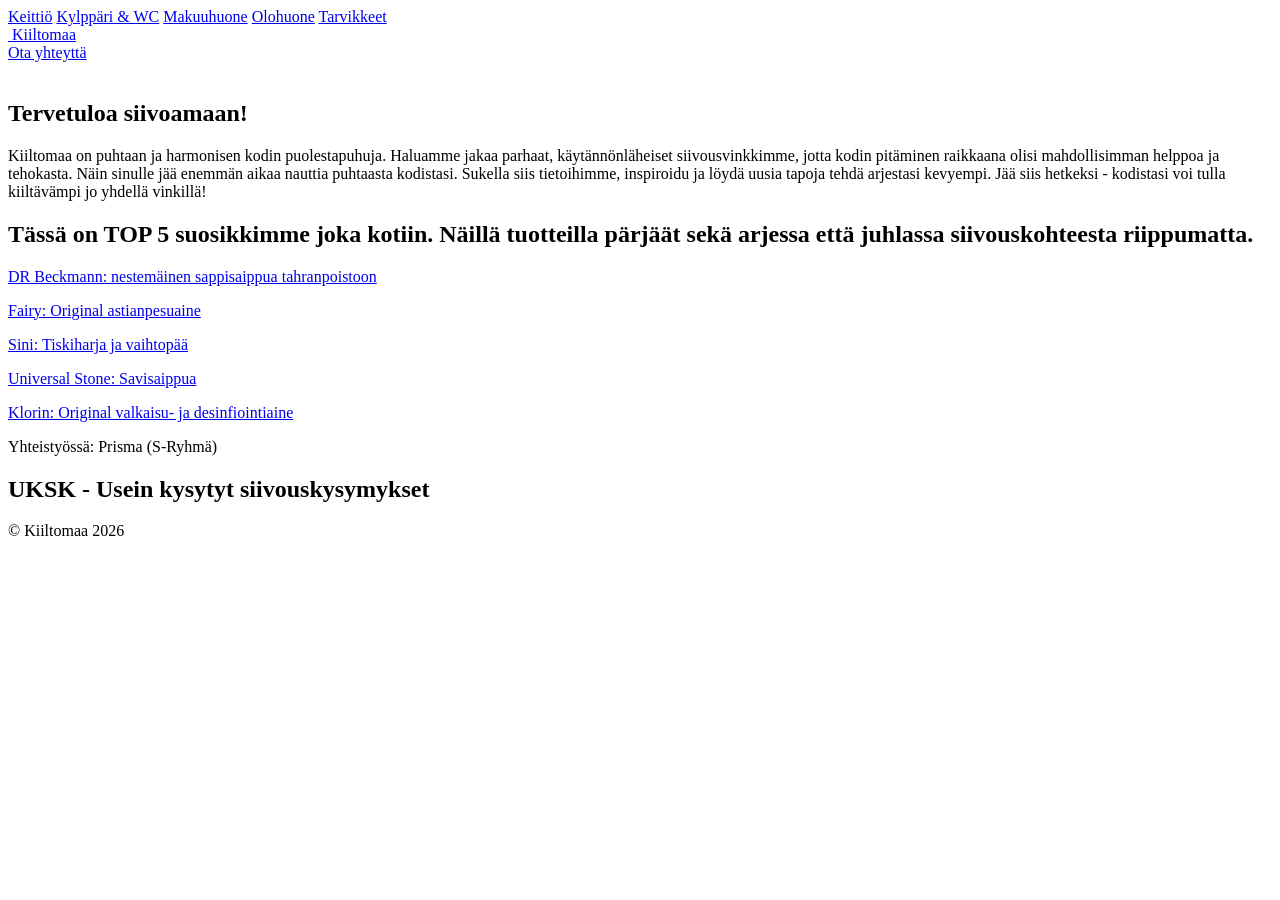
==== index.html @ beee5924 "Alkuversio" ====
<!DOCTYPE html>
<html lang="fi">
<head>
    <meta charset="UTF-8">
    <meta name="viewport" content="width=device-width, initial-scale=1.0">
    <meta name="description" content="Sivusto antaa siivousvinkkejä kotitalouksile">
    <title>Kiiltomaa</title>
    <link rel="stylesheet" href="css/style.css">
</head>
<body>
    <!--HEADER-NAVIGAATIO-->
    <header class="header">

        <!--vasen navigaatio-->
        <nav class="navi-left"> 
            <a href="keittio.html">Keittiö</a>
            <a href="kylppari.html">Kylppäri & WC</a>
            <a href="makuuhuone.html">Makuuhuone</a>
            <a href="olohuone.html">Olohuone</a>
            <a href="tarvikkeet.html">Tarvikkeet</a>
        </nav>

        <!--sivuston logo keskelle-->
         <a href="index.html" class="site-title">
            <img src="" alt="" class="site-logo">
            Kiiltomaa
         </a>

         <!--oikea navigaatio-->
         <nav class="navi-right">
            <a href="yhteydenotto.html">Ota yhteyttä</a>
         </nav>
    </header>

    <!--PÄÄSISÄLTÖ-->
    <main>
        <!--HERO-->
        <section class="hero">
            <img src="">
            <h1 class="hero-text">Tervetuloa siivoamaan!</h1>
        </section>

        <!--ESITTELYALUE-->
        <section class="esittelyalue">
            <div>
                Kiiltomaa on puhtaan ja harmonisen kodin puolestapuhuja. Haluamme jakaa parhaat, käytännönläheiset siivousvinkkimme, jotta kodin pitäminen raikkaana olisi mahdollisimman helppoa ja tehokasta. Näin sinulle jää enemmän aikaa nauttia puhtaasta kodistasi. Sukella siis tietoihimme, inspiroidu ja löydä uusia tapoja tehdä arjestasi kevyempi. Jää siis hetkeksi - kodistasi voi tulla kiiltävämpi jo yhdellä vinkillä!
            </div>
        </section>

        <!--TOP5 SUOSIKIT-->
        <section class="top5">
            <div>
                <h2>Tässä on TOP 5 suosikkimme joka kotiin. Näillä tuotteilla pärjäät sekä arjessa että juhlassa siivouskohteesta riippumatta.</h2>
            </div>
        <p><a link href="https://www.prisma.fi/tuotteet/100009600/dr-beckmann-500ml-sappisaippua-tahranpoistoon-100009600">DR Beckmann: nestemäinen sappisaippua tahranpoistoon</a></p>
        <p><a link href="https://www.prisma.fi/tuotteet/100014402/fairy-900ml-original-astianpesuaine-100014402">Fairy: Original astianpesuaine</a></p>
        <p><a link href="https://www.s-kaupat.fi/tuote/sini-vaihtopaasetti/6423800395567">Sini: Tiskiharja ja vaihtopää</a></p>
        <p><a link href="https://www.prisma.fi/tuotteet/100006083/universal-stone-650g-savisaippua-100006083">Universal Stone: Savisaippua</a></p>
        <p><a link href="https://www.s-kaupat.fi/tuote/klorin-original-valkaisu-ja-desinfiointiaine-750-ml/5700101311108">Klorin: Original valkaisu- ja desinfiointiaine</a></p>

        <p>Yhteistyössä: Prisma (S-Ryhmä)</p>
        </section>

        <!--UKK SIIVOUSVINKIT-->
        <section class="vinkkiosio">
            <div class="vinkit">
                <h2>UKSK - Usein kysytyt siivouskysymykset</h2>

            </div>
        </section>

    </main>

    <!--FOOTER-->
    <footer>
        <div class="footer-center">
            © Kiiltomaa 2026
        </div>
    </footer>
    
</body>
</html>
---- css/style.css ----
/*YLEISET ASETUKSET*/
/*HEADER*/
/*NAVIGAATIO*/
/*HERO*/
/*ESITTELYALUE*/
/*TOP5 SUOSIKIT*/
/*UKK SIIVOUSINKIT*/
/*FOOTER*/
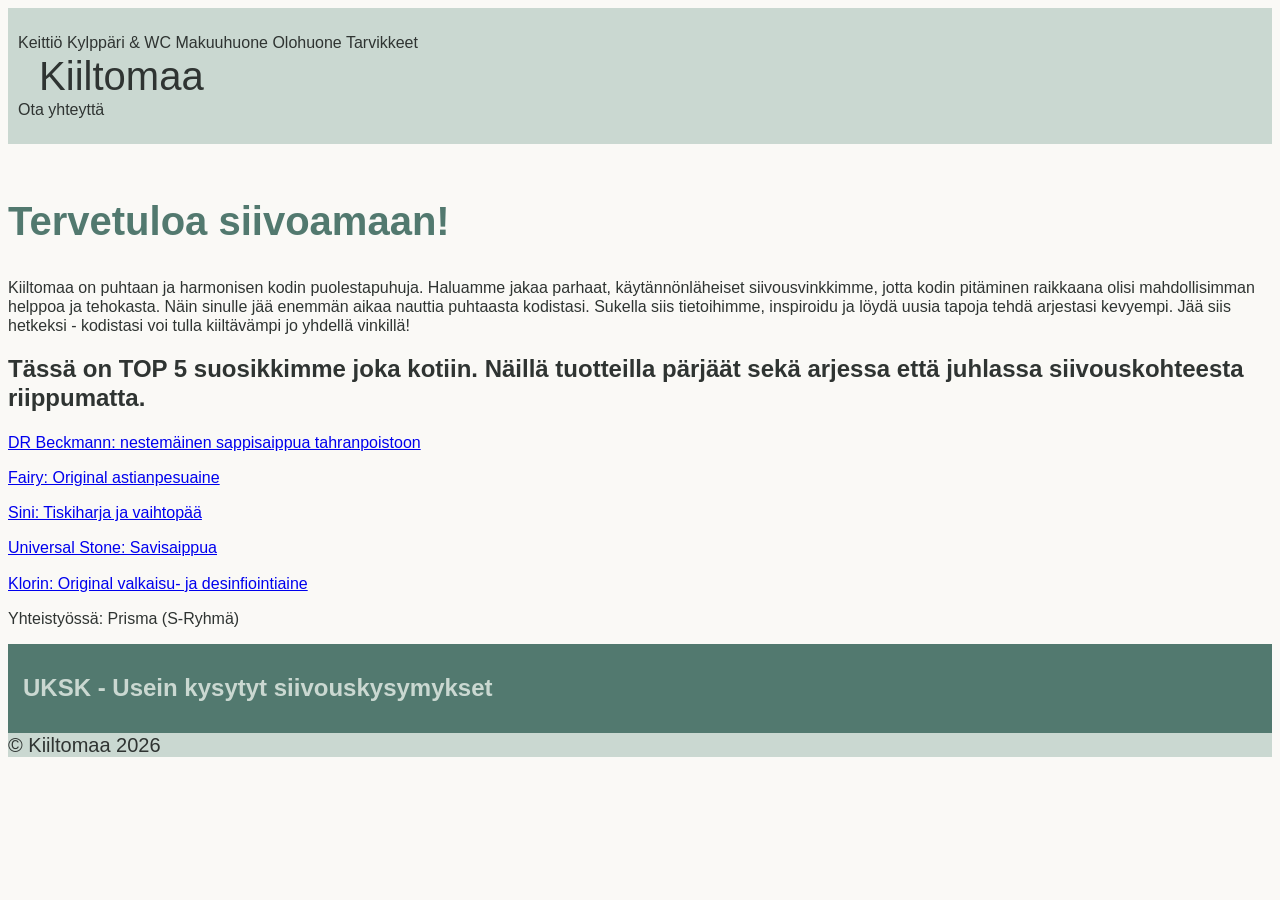
==== commit 88b0284d: "varimaailman hahmottelua" ====
--- a/index.html
+++ b/index.html
@@ -73,7 +73,7 @@
 
     <!--FOOTER-->
     <footer>
-        <div class="footer-center">
+        <div class="footterilogo">
             © Kiiltomaa 2026
         </div>
     </footer>
--- a/css/style.css
+++ b/css/style.css
@@ -1,8 +1,70 @@
 /*YLEISET ASETUKSET*/
+
+body {
+    background-color: #FAF9F6;
+    color: #2F3432; /*toistaiseksi, poistetaan ehkä sivun edetessä*/
+    font-family:Verdana, Geneva, Tahoma, sans-serif;
+    font-size: 16px;
+    line-height: 1.2;
+}
+
+h1 {
+    font-family: 'Lucida Sans', 'Lucida Sans Regular', 'Lucida Grande', 'Lucida Sans Unicode', Geneva, Verdana, sans-serif;
+    font-size: 2.5rem;
+}
+
+h2 {
+    font-family: 'Lucida Sans', 'Lucida Sans Regular', 'Lucida Grande', 'Lucida Sans Unicode', Geneva, Verdana, sans-serif;
+    font-size: 1.5rem;
+}
+
+h3 {
+    font-family: 'Lucida Sans', 'Lucida Sans Regular', 'Lucida Grande', 'Lucida Sans Unicode', Geneva, Verdana, sans-serif;
+    font-size: 1.0rem;
+}
+
 /*HEADER*/
+header {
+    background-color: #CAD8D1;
+    padding: 25px 10px
+}
 /*NAVIGAATIO*/
+
+nav a {
+    text-decoration: none;
+    color: #2F3432;
+}
+
+nav a:hover {
+    text-decoration: underline;
+    color: #52796F;
+}
+
+.site-title {
+    text-decoration: none;
+    font-size: 40px;
+    color: #2F3432;
+    margin: 0px 10px
+}
+
 /*HERO*/
+.hero-text{
+    color: #52796F;
+}
+
 /*ESITTELYALUE*/
+
 /*TOP5 SUOSIKIT*/
+
 /*UKK SIIVOUSINKIT*/
-/*FOOTER*/+.vinkit {
+    background-color: #52796F;
+    color: #CAD8D1;
+    padding: 10px 15px;
+}
+
+/*FOOTER*/
+footer {
+    background-color: #CAD8D1;
+    font-size: 20px;
+}
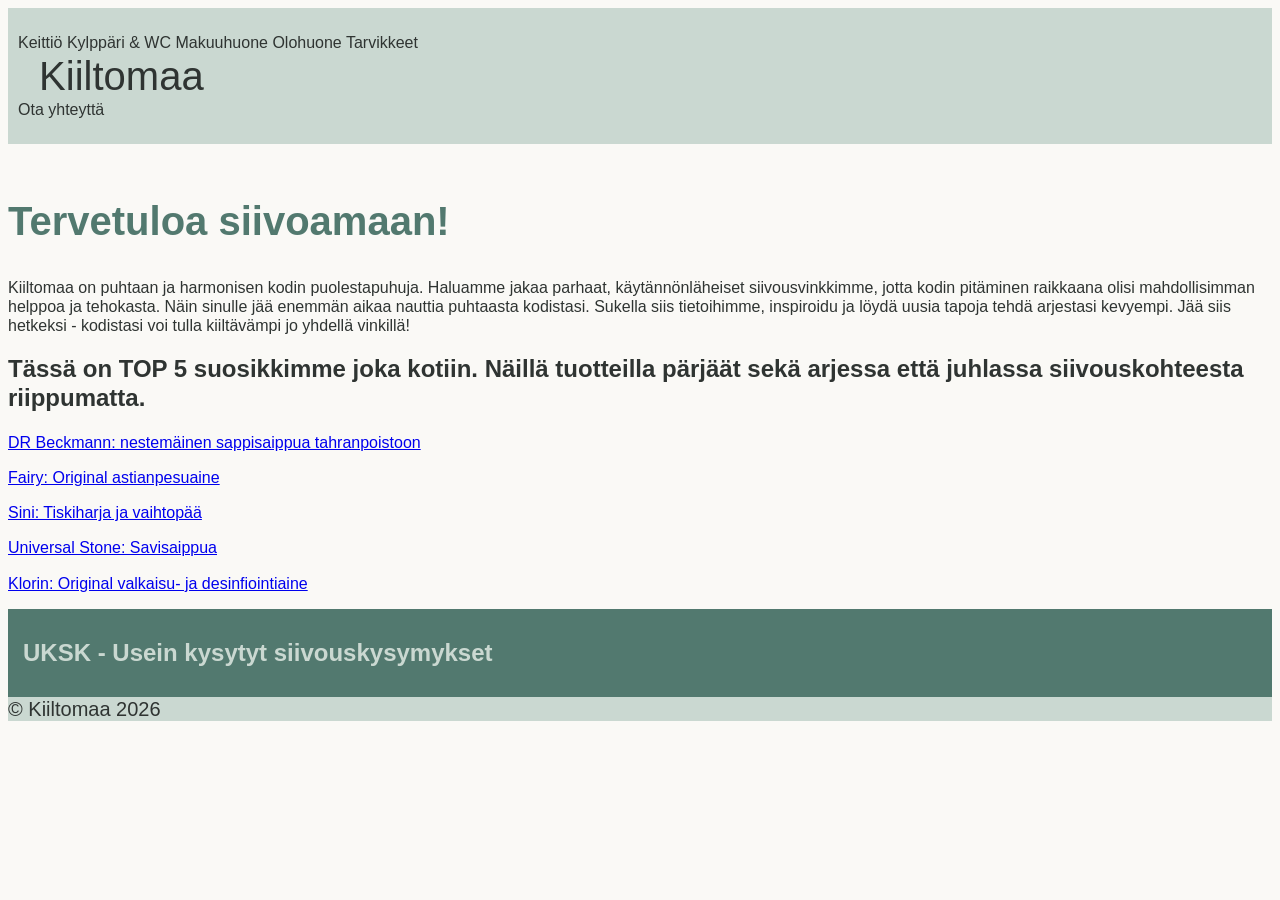
==== commit 8c4a8c1c: "suosikkien korjaus" ====
--- a/index.html
+++ b/index.html
@@ -58,7 +58,7 @@
         <p><a link href="https://www.prisma.fi/tuotteet/100006083/universal-stone-650g-savisaippua-100006083">Universal Stone: Savisaippua</a></p>
         <p><a link href="https://www.s-kaupat.fi/tuote/klorin-original-valkaisu-ja-desinfiointiaine-750-ml/5700101311108">Klorin: Original valkaisu- ja desinfiointiaine</a></p>
 
-        <p>Yhteistyössä: Prisma (S-Ryhmä)</p>
+        <p></p>
         </section>
 
         <!--UKK SIIVOUSVINKIT-->
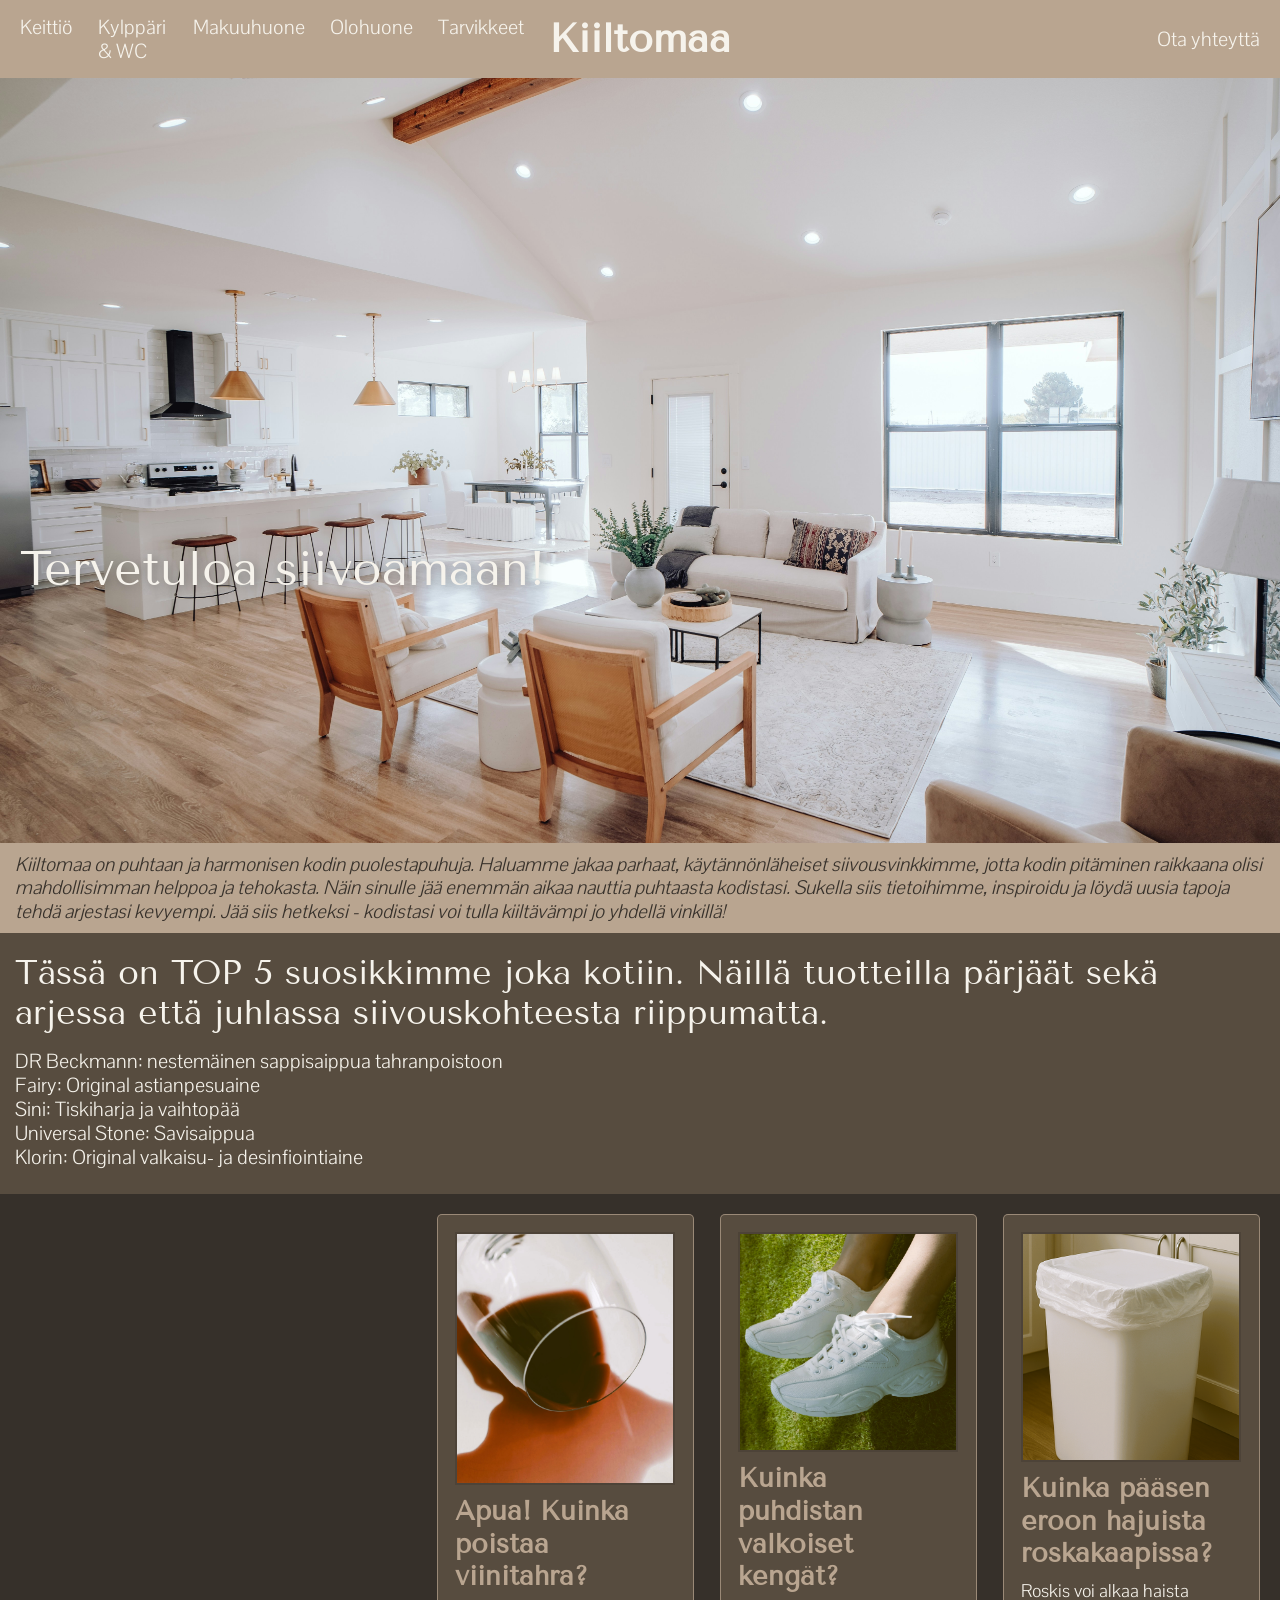
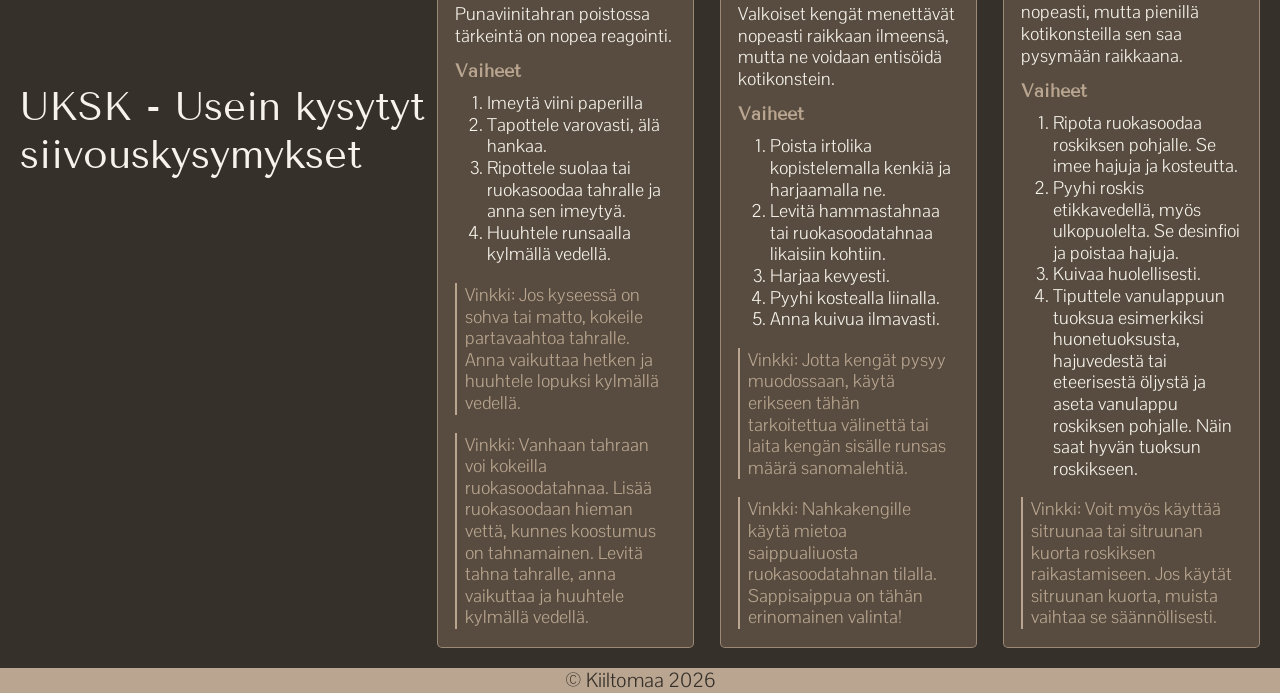
==== commit ccfd5e2c: "Lisattya sisaltoa ja cssaa" ====
--- a/index.html
+++ b/index.html
@@ -5,7 +5,18 @@
     <meta name="viewport" content="width=device-width, initial-scale=1.0">
     <meta name="description" content="Sivusto antaa siivousvinkkejä kotitalouksile">
     <title>Kiiltomaa</title>
+    <link rel="icon" type="image/png" href="media/logomusta.png">
     <link rel="stylesheet" href="css/style.css">
+
+    <!--GOOGLE FONT-->
+    <!--Tenor Sans-->
+    <link rel="preconnect" href="https://fonts.googleapis.com">
+    <link rel="preconnect" href="https://fonts.gstatic.com" crossorigin>
+    <link href="https://fonts.googleapis.com/css2?family=Tenor+Sans&display=swap" rel="stylesheet">
+    <!--Pontano Sans-->
+    <link rel="preconnect" href="https://fonts.googleapis.com">
+    <link rel="preconnect" href="https://fonts.gstatic.com" crossorigin>
+    <link href="https://fonts.googleapis.com/css2?family=Pontano+Sans:wght@300..700&family=Tenor+Sans&display=swap" rel="stylesheet">
 </head>
 <body>
     <!--HEADER-NAVIGAATIO-->
@@ -22,7 +33,6 @@
 
         <!--sivuston logo keskelle-->
          <a href="index.html" class="site-title">
-            <img src="" alt="" class="site-logo">
             Kiiltomaa
          </a>
 
@@ -36,7 +46,7 @@
     <main>
         <!--HERO-->
         <section class="hero">
-            <img src="">
+            <img src="media/siistikoti.jpg" alt="Kuva siististä kodista" class="hero-image">
             <h1 class="hero-text">Tervetuloa siivoamaan!</h1>
         </section>
 
@@ -52,23 +62,71 @@
             <div>
                 <h2>Tässä on TOP 5 suosikkimme joka kotiin. Näillä tuotteilla pärjäät sekä arjessa että juhlassa siivouskohteesta riippumatta.</h2>
             </div>
-        <p><a link href="https://www.prisma.fi/tuotteet/100009600/dr-beckmann-500ml-sappisaippua-tahranpoistoon-100009600">DR Beckmann: nestemäinen sappisaippua tahranpoistoon</a></p>
-        <p><a link href="https://www.prisma.fi/tuotteet/100014402/fairy-900ml-original-astianpesuaine-100014402">Fairy: Original astianpesuaine</a></p>
-        <p><a link href="https://www.s-kaupat.fi/tuote/sini-vaihtopaasetti/6423800395567">Sini: Tiskiharja ja vaihtopää</a></p>
-        <p><a link href="https://www.prisma.fi/tuotteet/100006083/universal-stone-650g-savisaippua-100006083">Universal Stone: Savisaippua</a></p>
-        <p><a link href="https://www.s-kaupat.fi/tuote/klorin-original-valkaisu-ja-desinfiointiaine-750-ml/5700101311108">Klorin: Original valkaisu- ja desinfiointiaine</a></p>
-
-        <p></p>
+            <div class="top5linkit">
+                <p><a link href="https://www.prisma.fi/tuotteet/100009600/dr-beckmann-500ml-sappisaippua-tahranpoistoon-100009600">DR Beckmann: nestemäinen sappisaippua tahranpoistoon</a></p>
+                <p><a link href="https://www.prisma.fi/tuotteet/100014402/fairy-900ml-original-astianpesuaine-100014402">Fairy: Original astianpesuaine</a></p>
+                <p><a link href="https://www.s-kaupat.fi/tuote/sini-vaihtopaasetti/6423800395567">Sini: Tiskiharja ja vaihtopää</a></p>
+                <p><a link href="https://www.prisma.fi/tuotteet/100006083/universal-stone-650g-savisaippua-100006083">Universal Stone: Savisaippua</a></p>
+                <p><a link href="https://www.s-kaupat.fi/tuote/klorin-original-valkaisu-ja-desinfiointiaine-750-ml/5700101311108">Klorin: Original valkaisu- ja desinfiointiaine</a></p>
+            </div>
         </section>
 
         <!--UKK SIIVOUSVINKIT-->
         <section class="vinkkiosio">
-            <div class="vinkit">
-                <h2>UKSK - Usein kysytyt siivouskysymykset</h2>
+            <div class="vinkkicontainer">
+                <h2 class="vinkkiotsikko">UKSK - Usein kysytyt siivouskysymykset</h2>
+                <div class="articles">
+                    <!--Viinitahran poisto-->
+                    <article class="cards">
+                        <img src="media/viini.jpg" alt="Kaatunut viinilasi ja punaviinitahra">
+                        <h3>Apua! Kuinka poistaa viinitahra?</h3>
+                        <p>Punaviinitahran poistossa tärkeintä on nopea reagointi.</p>
 
+                        <h4>Vaiheet</h4>
+                        <ol>
+                            <li>Imeytä viini paperilla</li>
+                            <li>Tapottele varovasti, älä hankaa.</li>
+                            <li>Ripottele suolaa tai ruokasoodaa tahralle ja anna sen imeytyä.</li>
+                            <li>Huuhtele runsaalla kylmällä vedellä.</li>
+                        </ol>
+                        <p class="lisavinkit">Vinkki: Jos kyseessä on sohva tai matto, kokeile partavaahtoa tahralle. Anna vaikuttaa hetken ja huuhtele lopuksi kylmällä vedellä.</p>
+                        <p class="lisavinkit">Vinkki: Vanhaan tahraan voi kokeilla ruokasoodatahnaa. Lisää ruokasoodaan hieman vettä, kunnes koostumus on tahnamainen. Levitä tahna tahralle, anna vaikuttaa ja huuhtele kylmällä vedellä.</p>
+                    </article>
+
+                    <!--Valkoisten kenkien puhdistus-->
+                    <article class="cards">
+                        <img src="media/valkoisetkengat.jpg" alt="Valkoiset kengät">
+                        <h3>Kuinka puhdistan valkoiset kengät?</h3>
+                        <p>Valkoiset kengät menettävät nopeasti raikkaan ilmeensä, mutta ne voidaan entisöidä kotikonstein.</p>
+                        <h4>Vaiheet</h4>
+                        <ol>
+                            <li>Poista irtolika kopistelemalla kenkiä ja harjaamalla ne.</li>
+                            <li>Levitä hammastahnaa tai ruokasoodatahnaa likaisiin kohtiin.</li>
+                            <li>Harjaa kevyesti.</li>
+                            <li>Pyyhi kostealla liinalla.</li>
+                            <li>Anna kuivua ilmavasti.</li>
+                        </ol>
+                        <p class="lisavinkit">Vinkki: Jotta kengät pysyy muodossaan, käytä erikseen tähän tarkoitettua välinettä tai laita kengän sisälle runsas määrä sanomalehtiä.</p>
+                        <p class="lisavinkit">Vinkki: Nahkakengille käytä mietoa saippualiuosta ruokasoodatahnan tilalla. Sappisaippua on tähän erinomainen valinta!</p>
+                    </article>
+
+                    <!--Roskakorin raikastaminen-->
+                    <article class="cards">
+                        <img src="media/roskis.png" alt="Keittiön roskakori">
+                        <h3>Kuinka pääsen eroon hajuista roskakaapissa?</h3>
+                        <p>Roskis voi alkaa haista nopeasti, mutta pienillä kotikonsteilla sen saa pysymään raikkaana.</p>
+                        <h4>Vaiheet</h4>
+                        <ol>
+                            <li>Ripota ruokasoodaa roskiksen pohjalle. Se imee hajuja ja kosteutta.</li>
+                            <li>Pyyhi roskis etikkavedellä, myös ulkopuolelta. Se desinfioi ja poistaa hajuja.</li>
+                            <li>Kuivaa huolellisesti.</li>
+                            <li>Tiputtele vanulappuun tuoksua esimerkiksi huonetuoksusta, hajuvedestä tai eteerisestä öljystä ja aseta vanulappu roskiksen pohjalle. Näin saat hyvän tuoksun roskikseen.</li>
+                        </ol>
+                        <p class="lisavinkit">Vinkki: Voit myös käyttää sitruunaa tai sitruunan kuorta roskiksen raikastamiseen. Jos käytät sitruunan kuorta, muista vaihtaa se säännöllisesti.</p>
+                    </article>
+                </div>
             </div>
         </section>
-
     </main>
 
     <!--FOOTER-->
--- a/css/style.css
+++ b/css/style.css
@@ -1,70 +1,375 @@
-/*YLEISET ASETUKSET*/
+/*YLEISET ASETUKSET, KÄYTETÄÄN JOKA SIVULLA*/
+* {
+    margin: 0;
+    padding: 0;
+    box-sizing: border-box;
+}
+
+html, body {
+    height: 100%;
+}
 
 body {
-    background-color: #FAF9F6;
-    color: #2F3432; /*toistaiseksi, poistetaan ehkä sivun edetessä*/
-    font-family:Verdana, Geneva, Tahoma, sans-serif;
-    font-size: 16px;
+    background-color: #B9A590;
+    color: #36302A;
+    display: flex;
+    flex-direction: column;
+    /*Fonttiasetukset*/
+    font-family: "Pontano sans", sans-serif;
+    font-optical-sizing: auto;
+    font-size: 20px;
+    font-weight: lighter;
+    font-style: normal;
     line-height: 1.2;
 }
 
+main {
+    display: flex;
+    flex: 1;
+    flex-direction: column;
+}
+
 h1 {
-    font-family: 'Lucida Sans', 'Lucida Sans Regular', 'Lucida Grande', 'Lucida Sans Unicode', Geneva, Verdana, sans-serif;
+    font-family: "Tenor sans", sans-serif;
+    font-weight: 400;
+    font-style: normal;
     font-size: 2.5rem;
 }
 
 h2 {
-    font-family: 'Lucida Sans', 'Lucida Sans Regular', 'Lucida Grande', 'Lucida Sans Unicode', Geneva, Verdana, sans-serif;
-    font-size: 1.5rem;
+    font-family: "Tenor sans", sans-serif;
+    font-weight: 400;
+    font-style: normal;
+    font-size: 2.1rem;
 }
 
 h3 {
-    font-family: 'Lucida Sans', 'Lucida Sans Regular', 'Lucida Grande', 'Lucida Sans Unicode', Geneva, Verdana, sans-serif;
-    font-size: 1.0rem;
-}
+    font-family: "Tenor sans", sans-serif;
+    font-weight: 400;
+    font-style: normal;
+    font-size: 1.7rem;
+}
+
+h4 {
+    font-family: "Tenor sans", sans-serif;
+    font-size: 1.rem;
+    font-weight: 400;
+    font-style: normal;
+}
+
 
 /*HEADER*/
+
 header {
-    background-color: #CAD8D1;
-    padding: 25px 10px
-}
+    display: grid;
+    grid-template-columns: 1fr auto 1fr;
+    align-items: center;
+    justify-content: space-between;
+    align-items: center;
+    width: 100%;
+    gap: 5px;
+    background-color: #B9A590;
+    padding: 15px 10px;
+    color: #F6F3EC;
+}
+
 /*NAVIGAATIO*/
 
+.navi-left {
+    justify-self: start;
+    display: flex;
+    gap: 5px;
+}
+
+.navi-right {
+    justify-self: end;
+    display: flex;
+    gap: 5px;
+}
+
 nav a {
     text-decoration: none;
-    color: #2F3432;
+    color: #F6F3EC;
+    font-size: 20px;
+    margin: 0px 10px;
 }
 
 nav a:hover {
     text-decoration: underline;
-    color: #52796F;
+    color: #574C3F;
+    font-size: 20px;
 }
 
 .site-title {
-    text-decoration: none;
+    display: flex;
+    align-items: baseline;
+    justify-self: center;
+    text-decoration: none;
+    font-family: "Tenor sans", sans-serif;
     font-size: 40px;
-    color: #2F3432;
+    font-weight: bold;
+    color: #F6F3EC;
     margin: 0px 10px
 }
 
+/*INTRO*/
+/*Introa  käytetään useammalla sivulla*/
+.intro {
+    display: flex;
+    min-height: 500px;
+    gap: 50px;
+}
+
+.intro-text {
+    flex: 1;
+    display: flex;
+    flex-direction: column;
+    justify-content: center;
+    padding: 50px;
+}
+
+.intro-text h1 {
+    font-size: 4rem;
+    margin-bottom: 25px;
+}
+
+.intro-text p {
+    font-size: 1.2rem;
+    font-style: italic;
+    line-height: 1.6;
+    max-width: 530px;
+}
+
+.intro-image {
+    flex: 1;
+    display: flex;
+    justify-content: center;
+    align-items: center;
+}
+
+.intro-image img {
+    width: 80%;
+    height: 80%;
+    object-fit: cover;
+    
+}
+
+/*TUOTEKORTIT*/
+.tuotteet {
+    background-color: #F6F3EC;
+    padding: 70px 50px;
+    text-align: center;
+}
+
+.tuotteet h2 {
+    color:#36302A
+}
+
+.tuotekortit {
+    display: flex;
+    justify-content: center;
+    gap: 70px;
+    margin-top: 50px;
+}
+
+.tuotekortti {
+    display: flex;
+    flex-direction: column;
+    align-items: center;
+    width: 400px;
+    text-decoration: none;
+}
+
+.tuotekortti img {
+    width: 380px;
+    height: 380px;
+    object-fit: cover;
+    border-radius: 50%;
+}
+
+.tuotekortti p {
+    margin-top: 20px;
+    font-size: 1.3rem;
+    font-weight: 600;
+    text-decoration: none;
+    color: #574C3F;
+
+}
+
+.tuotekortti:hover p {
+    color:#B9A590;
+    text-decoration: underline;
+}
+
+
+/*FOOTER*/
+
+footer {
+    background-color: #B9A590;
+    font-size: 20px;
+    display: flex;
+    justify-content: center;
+    align-items: center;
+
+}
+
+/*TÄSTÄ ALKAA SIVUKOHTAISET ASETUKSET*/
+
+/*---------INDEX-ETUSIVU----------*/
+
 /*HERO*/
+
+.hero {
+    width: 100%;
+    height: 85vh;
+    overflow: hidden;
+}
+
+.hero-image {
+    width: 100%;
+    height: 85vh;
+    object-fit: cover;
+    object-position: center;
+
+}
+
 .hero-text{
-    color: #52796F;
+    position: absolute;
+    top: 60%;
+    left: 20px;
+    color: #F6F3EC;
+    font-size: 3rem;
+    text-shadow: 2px 2px 10px rgba(66, 63, 58, 0.5);
 }
 
 /*ESITTELYALUE*/
 
+.esittelyalue {
+    display: flex;
+    justify-content: center;
+    align-items: center;
+    background-color: #B9A590;
+    min-height: 10vh;
+    height: auto;
+    padding: 0px 15px;
+    font-size: 1.2rem;
+    font-style: italic;
+}
+
 /*TOP5 SUOSIKIT*/
 
+.top5 {
+    background-color: #574C3F;
+    color: #F6F3EC;
+    padding: 20px 15px 10px;
+}
+.top5linkit {
+    padding: 15px 0px 15px 0px ;
+}
+
+.top5 a {
+    text-decoration: none;
+    color: #F6F3EC;
+}
+
+.top5 a:hover {
+    text-decoration: underline;
+    color: #B9A590;
+}
+
 /*UKK SIIVOUSINKIT*/
-.vinkit {
-    background-color: #52796F;
-    color: #CAD8D1;
-    padding: 10px 15px;
-}
-
-/*FOOTER*/
-footer {
-    background-color: #CAD8D1;
-    font-size: 20px;
-}+.vinkkiosio {
+    background-color: #36302A;
+    display: flex;
+    flex-direction: row;
+    flex-flow: wrap;
+}
+
+.vinkkicontainer {
+    background-color: #36302A;
+    color: #F6F3EC;
+    padding: 20px 20px;
+    display: grid;
+    grid-template-columns: 1fr 2fr;
+    gap: 5px;
+    width: 100%;
+    box-sizing: border-box;
+
+}
+
+@media (max-width: 800px) {
+    .vinkkicontainer {
+        grid-template-columns: 1fr;
+    }
+}
+
+.vinkkiotsikko {
+    display: flex;
+    justify-content: center;
+    align-items: center;
+    color: #F6F3EC;
+    font-size: 2.5rem;
+    margin: 0;
+}
+
+.articles {
+    display: grid;
+    grid-template-columns: repeat(auto-fit, minmax(200px,1fr));
+    gap: 1.6rem;
+    min-width: 0;
+    width: 100%;
+}
+
+.cards {
+    color: #F6F3EC;
+    font-size: 18px;
+    height: auto;
+    width: 100%;
+    min-width: 0;
+    background-color: #574C3F;
+    padding: 1.1rem;
+    box-sizing: border-box;
+    border-radius: 5px;
+    border: 1px solid #b9a590af;
+    box-shadow: 2px #24201c4f;
+    display: flex;
+    flex-direction: column;
+    gap: 10px;
+}
+
+.cards h3 {
+    color:#B9A590;
+    font-weight: bold;
+}
+
+.cards img {
+    display: block;
+    width: 100%;
+    height: 40%;
+    object-fit: cover;
+    object-position: center 10%;
+    border-radius: 0px;
+    border: 2px solid #36302a4d;
+    box-shadow: 2px #36302A;
+}
+
+.cards h4 {
+    font-size: 1.1rem;
+    color: #B9A590;
+    font-weight: bold;
+    margin-top: 5px;
+}
+
+.cards ol {
+    padding-left: 2rem;
+}
+
+
+.lisavinkit {
+    margin-top: 8px;
+    color: #B9A590;
+    grid-template-columns: 1fr;
+    padding: 1px 8px;
+    border-left: 2px solid #B9A590;
+}
+
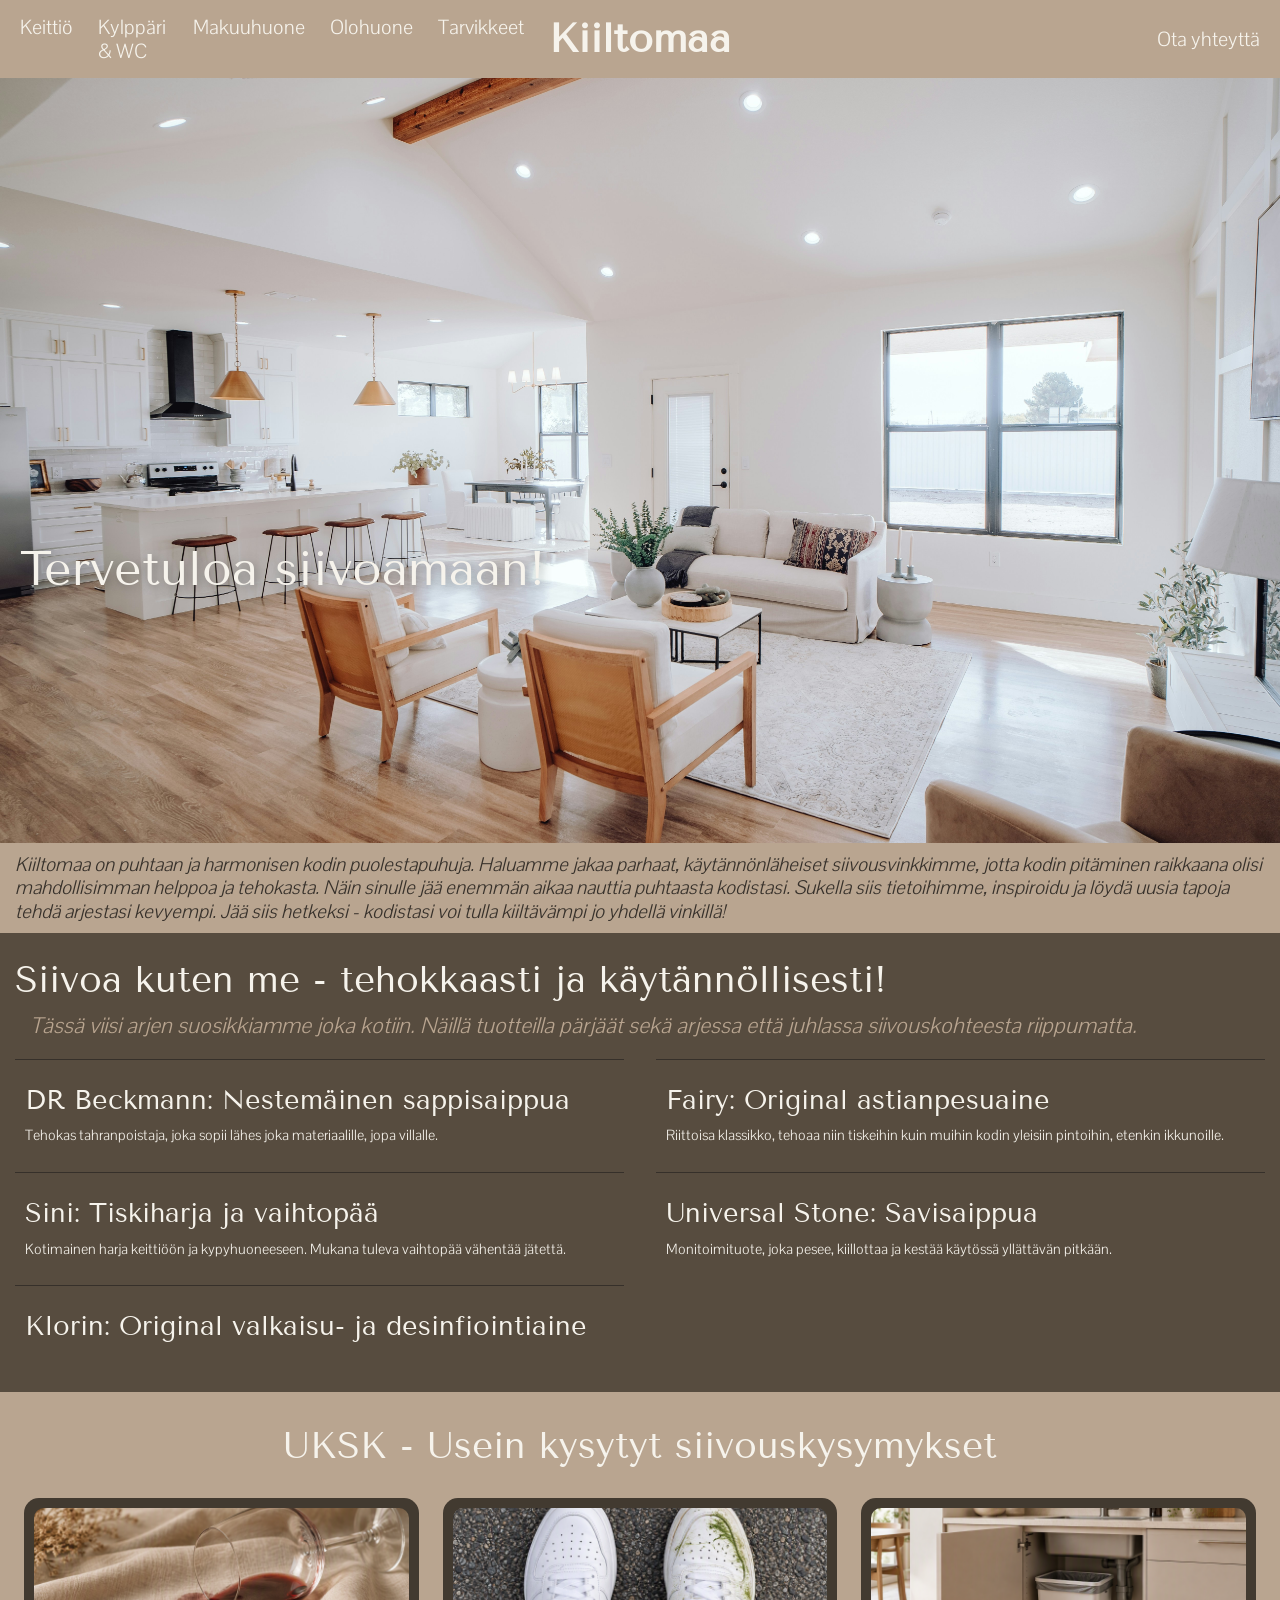
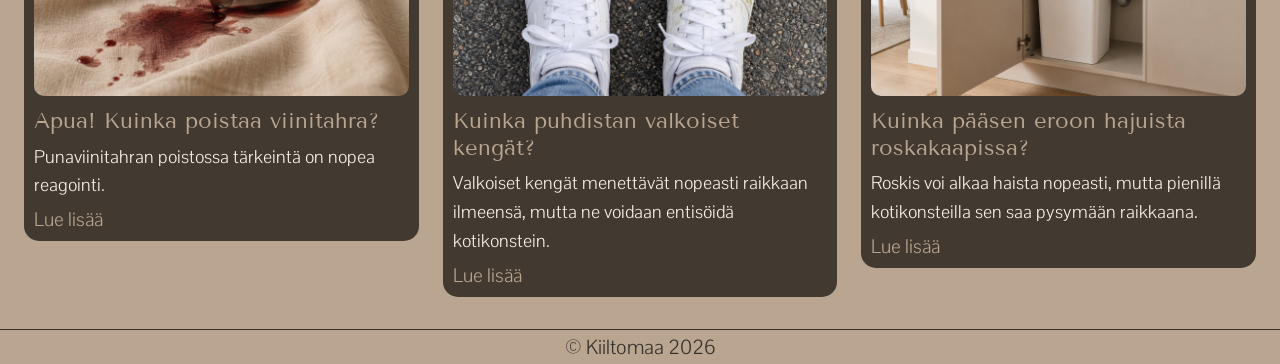
==== commit 36c99737: "Useita muutoksia Lisätty jokaiselle sivuille oma title Etusivu: top5 uusi asettelu, uksk uusi asette" ====
--- a/index.html
+++ b/index.html
@@ -59,15 +59,56 @@
 
         <!--TOP5 SUOSIKIT-->
         <section class="top5">
-            <div>
-                <h2>Tässä on TOP 5 suosikkimme joka kotiin. Näillä tuotteilla pärjäät sekä arjessa että juhlassa siivouskohteesta riippumatta.</h2>
+            <div class="top5esittely">
+                <h2>Siivoa kuten me - tehokkaasti ja käytännöllisesti! </h2>
+                    <p>Tässä viisi arjen suosikkiamme joka kotiin. Näillä tuotteilla pärjäät sekä arjessa että juhlassa siivouskohteesta riippumatta.</p>
             </div>
             <div class="top5linkit">
-                <p><a link href="https://www.prisma.fi/tuotteet/100009600/dr-beckmann-500ml-sappisaippua-tahranpoistoon-100009600">DR Beckmann: nestemäinen sappisaippua tahranpoistoon</a></p>
-                <p><a link href="https://www.prisma.fi/tuotteet/100014402/fairy-900ml-original-astianpesuaine-100014402">Fairy: Original astianpesuaine</a></p>
-                <p><a link href="https://www.s-kaupat.fi/tuote/sini-vaihtopaasetti/6423800395567">Sini: Tiskiharja ja vaihtopää</a></p>
-                <p><a link href="https://www.prisma.fi/tuotteet/100006083/universal-stone-650g-savisaippua-100006083">Universal Stone: Savisaippua</a></p>
-                <p><a link href="https://www.s-kaupat.fi/tuote/klorin-original-valkaisu-ja-desinfiointiaine-750-ml/5700101311108">Klorin: Original valkaisu- ja desinfiointiaine</a></p>
+
+                <a href="https://www.prisma.fi/tuotteet/100009600/dr-beckmann-500ml-sappisaippua-tahranpoistoon-100009600" class="top5linkkiblokki">
+                    <article class="top5tuote">
+                        <div class="top5tuoteinfo">
+                            <h3>DR Beckmann: Nestemäinen sappisaippua</h3>
+                            <p> Tehokas tahranpoistaja, joka sopii lähes joka materiaalille, jopa villalle. </p>
+                        </div>         
+                    </article>
+                </a>
+                
+                <a href="https://www.prisma.fi/tuotteet/100014402/fairy-900ml-original-astianpesuaine-100014402" class="top5linkkiblokki">
+                    <article class="top5tuote">
+                        <div class="top5tuoteinfo">
+                            <h3>Fairy: Original astianpesuaine</h3>
+                            <p>Riittoisa klassikko, tehoaa niin tiskeihin kuin muihin kodin yleisiin pintoihin, etenkin ikkunoille. </p>
+                                
+                </article>
+                </a>
+ 
+                <a href="https://www.s-kaupat.fi/tuote/sini-vaihtopaasetti/6423800395567" class="top5linkkiblokki">
+                    <article class="top5tuote">
+                        <div class="top5tuoteinfo">
+                            <h3>Sini: Tiskiharja ja vaihtopää</h3>
+                            <p>Kotimainen harja keittiöön ja kypyhuoneeseen. Mukana tuleva vaihtopää vähentää jätettä.</p>
+                        </div>    
+                    </article>
+                </a>
+
+                <a href="https://www.prisma.fi/tuotteet/100006083/universal-stone-650g-savisaippua-100006083" class="top5linkkiblokki">
+                    <article class="top5tuote">
+                        <div class="top5tuoteinfo">
+                            <h3>Universal Stone: Savisaippua </h3>
+                            <p>Monitoimituote, joka pesee, kiillottaa ja kestää käytössä yllättävän pitkään.</p>
+                        </div>     
+                    </article>
+                </a>
+                
+                <a href="https://www.s-kaupat.fi/tuote/klorin-original-valkaisu-ja-desinfiointiaine-750-ml/5700101311108" class="top5linkkiblokki">
+                    <article class="top5tuote">
+                        <div class="top5tuoteinfo">
+                            <h3>Klorin: Original valkaisu- ja desinfiointiaine</h3>
+                            <p></p>
+                        </div>       
+                    </article>
+                </a>
             </div>
         </section>
 
@@ -76,53 +117,66 @@
             <div class="vinkkicontainer">
                 <h2 class="vinkkiotsikko">UKSK - Usein kysytyt siivouskysymykset</h2>
                 <div class="articles">
+
                     <!--Viinitahran poisto-->
                     <article class="cards">
-                        <img src="media/viini.jpg" alt="Kaatunut viinilasi ja punaviinitahra">
-                        <h3>Apua! Kuinka poistaa viinitahra?</h3>
-                        <p>Punaviinitahran poistossa tärkeintä on nopea reagointi.</p>
-
-                        <h4>Vaiheet</h4>
-                        <ol>
-                            <li>Imeytä viini paperilla</li>
-                            <li>Tapottele varovasti, älä hankaa.</li>
-                            <li>Ripottele suolaa tai ruokasoodaa tahralle ja anna sen imeytyä.</li>
-                            <li>Huuhtele runsaalla kylmällä vedellä.</li>
-                        </ol>
-                        <p class="lisavinkit">Vinkki: Jos kyseessä on sohva tai matto, kokeile partavaahtoa tahralle. Anna vaikuttaa hetken ja huuhtele lopuksi kylmällä vedellä.</p>
-                        <p class="lisavinkit">Vinkki: Vanhaan tahraan voi kokeilla ruokasoodatahnaa. Lisää ruokasoodaan hieman vettä, kunnes koostumus on tahnamainen. Levitä tahna tahralle, anna vaikuttaa ja huuhtele kylmällä vedellä.</p>
+                        <img src="media/Kaatunuviinilasi.png" alt="Kaatunut viinilasi ja punaviinitahra">
+                        <details>
+                            <summary>
+                                <h3>Apua! Kuinka poistaa viinitahra?</h3>
+                                <p>Punaviinitahran poistossa tärkeintä on nopea reagointi.</p>
+                            </summary>
+                            <h4>Vaiheet</h4>
+                            <ol>
+                                <li>Imeytä viini paperilla</li>
+                                <li>Tapottele varovasti, älä hankaa.</li>
+                                <li>Ripottele suolaa tai ruokasoodaa tahralle ja anna sen imeytyä.</li>
+                                <li>Huuhtele runsaalla kylmällä vedellä.</li>
+                            </ol>
+                            <p class="lisavinkit">Vinkki: Jos kyseessä on sohva tai matto, kokeile partavaahtoa tahralle. Anna vaikuttaa hetken ja huuhtele lopuksi kylmällä vedellä.</p>
+                            <p class="lisavinkit">Vinkki: Vanhaan tahraan voi kokeilla ruokasoodatahnaa. Lisää ruokasoodaan hieman vettä, kunnes koostumus on tahnamainen. Levitä tahna tahralle, anna vaikuttaa ja huuhtele kylmällä vedellä.</p>
+                        </details>
                     </article>
 
                     <!--Valkoisten kenkien puhdistus-->
                     <article class="cards">
-                        <img src="media/valkoisetkengat.jpg" alt="Valkoiset kengät">
-                        <h3>Kuinka puhdistan valkoiset kengät?</h3>
-                        <p>Valkoiset kengät menettävät nopeasti raikkaan ilmeensä, mutta ne voidaan entisöidä kotikonstein.</p>
-                        <h4>Vaiheet</h4>
-                        <ol>
-                            <li>Poista irtolika kopistelemalla kenkiä ja harjaamalla ne.</li>
-                            <li>Levitä hammastahnaa tai ruokasoodatahnaa likaisiin kohtiin.</li>
-                            <li>Harjaa kevyesti.</li>
-                            <li>Pyyhi kostealla liinalla.</li>
-                            <li>Anna kuivua ilmavasti.</li>
-                        </ol>
-                        <p class="lisavinkit">Vinkki: Jotta kengät pysyy muodossaan, käytä erikseen tähän tarkoitettua välinettä tai laita kengän sisälle runsas määrä sanomalehtiä.</p>
-                        <p class="lisavinkit">Vinkki: Nahkakengille käytä mietoa saippualiuosta ruokasoodatahnan tilalla. Sappisaippua on tähän erinomainen valinta!</p>
+                        <img src="media/valkoisetkengat.png" alt="Valkoiset kengät">
+                        <details>
+                            <summary>
+                                <h3>Kuinka puhdistan valkoiset kengät?</h3>
+                                <p>Valkoiset kengät menettävät nopeasti raikkaan ilmeensä, mutta ne voidaan entisöidä kotikonstein.</p>
+                            </summary>    
+                            <h4>Vaiheet</h4>
+                            <ol>
+                                <li>Poista irtolika kopistelemalla kenkiä ja harjaamalla ne.</li>
+                                <li>Levitä hammastahnaa tai ruokasoodatahnaa likaisiin kohtiin.</li>
+                                <li>Harjaa kevyesti.</li>
+                                <li>Pyyhi kostealla liinalla.</li>
+                                <li>Anna kuivua ilmavasti.</li>
+                            </ol>
+                            <p class="lisavinkit">Vinkki: Jotta kengät pysyy muodossaan, käytä erikseen tähän tarkoitettua välinettä tai laita kengän sisälle runsas määrä sanomalehtiä.</p>
+                            <p class="lisavinkit">Vinkki: Nahkakengille käytä mietoa saippualiuosta ruokasoodatahnan tilalla. Sappisaippua on tähän erinomainen valinta!</p>
+                        </details>
                     </article>
 
                     <!--Roskakorin raikastaminen-->
                     <article class="cards">
-                        <img src="media/roskis.png" alt="Keittiön roskakori">
-                        <h3>Kuinka pääsen eroon hajuista roskakaapissa?</h3>
-                        <p>Roskis voi alkaa haista nopeasti, mutta pienillä kotikonsteilla sen saa pysymään raikkaana.</p>
-                        <h4>Vaiheet</h4>
-                        <ol>
-                            <li>Ripota ruokasoodaa roskiksen pohjalle. Se imee hajuja ja kosteutta.</li>
-                            <li>Pyyhi roskis etikkavedellä, myös ulkopuolelta. Se desinfioi ja poistaa hajuja.</li>
-                            <li>Kuivaa huolellisesti.</li>
-                            <li>Tiputtele vanulappuun tuoksua esimerkiksi huonetuoksusta, hajuvedestä tai eteerisestä öljystä ja aseta vanulappu roskiksen pohjalle. Näin saat hyvän tuoksun roskikseen.</li>
-                        </ol>
-                        <p class="lisavinkit">Vinkki: Voit myös käyttää sitruunaa tai sitruunan kuorta roskiksen raikastamiseen. Jos käytät sitruunan kuorta, muista vaihtaa se säännöllisesti.</p>
+                        <img src="media/roskakori.png" alt="Keittiön roskakori">
+                        <details>
+                            <summary>
+                                <h3>Kuinka pääsen eroon hajuista roskakaapissa?</h3>
+                                <p>Roskis voi alkaa haista nopeasti, mutta pienillä kotikonsteilla sen saa pysymään raikkaana.</p>
+                            </summary>
+                            
+                            <h4>Vaiheet</h4>
+                                <ol>
+                                    <li>Ripota ruokasoodaa roskiksen pohjalle. Se imee hajuja ja kosteutta.</li>
+                                    <li>Pyyhi roskis etikkavedellä, myös ulkopuolelta. Se desinfioi ja poistaa hajuja.</li>
+                                    <li>Kuivaa huolellisesti.</li>
+                                <li>Tiputtele vanulappuun tuoksua esimerkiksi huonetuoksusta, hajuvedestä tai eteerisestä öljystä ja aseta vanulappu roskiksen pohjalle. Näin saat hyvän tuoksun roskikseen.</li>
+                                </ol>
+                                <p class="lisavinkit">Vinkki: Voit myös käyttää sitruunaa tai sitruunan kuorta roskiksen raikastamiseen. Jos käytät sitruunan kuorta, muista vaihtaa se säännöllisesti.</p>
+                        </details>
                     </article>
                 </div>
             </div>
--- a/css/style.css
+++ b/css/style.css
@@ -1,4 +1,4 @@
-/*YLEISET ASETUKSET, KÄYTETÄÄN JOKA SIVULLA*/
+/******************** YLEISET ASETUKSET, KÄYTETÄÄN JOKA SIVULLA ********************/
 * {
     margin: 0;
     padding: 0;
@@ -113,7 +113,7 @@
 }
 
 /*INTRO*/
-/*Introa  käytetään useammalla sivulla*/
+/*Introa käytetään useammalla sivulla*/
 .intro {
     display: flex;
     min-height: 500px;
@@ -210,12 +210,14 @@
     display: flex;
     justify-content: center;
     align-items: center;
-
-}
-
-/*TÄSTÄ ALKAA SIVUKOHTAISET ASETUKSET*/
-
-/*---------INDEX-ETUSIVU----------*/
+    border-top: 1px solid #36302A;
+    padding: 5px;
+
+}
+
+/******************** TÄSTÄ ALKAA SIVUKOHTAISET ASETUKSET ********************/
+
+/*--------------------INDEX-ETUSIVU--------------------*/
 
 /*HERO*/
 
@@ -261,10 +263,30 @@
 .top5 {
     background-color: #574C3F;
     color: #F6F3EC;
-    padding: 20px 15px 10px;
-}
+    padding: 25px 15px 20px;
+}
+
+.top5 h2 {
+    font-size: 2.3rem;
+}
+
+.top5esittely p {
+    color: #B9A590;
+    margin: 10px 15px 20px;
+    font-size: 22px;
+    font-style: italic;
+    
+}
+
+/*linkkiblokit*/
 .top5linkit {
-    padding: 15px 0px 15px 0px ;
+    display: grid;
+    grid-template-columns: repeat(2,minmax(0,1fr));
+    column-gap: 32px;
+}
+
+.top5linkit p {
+    color: #F6F3EC;
 }
 
 .top5 a {
@@ -277,99 +299,833 @@
     color: #B9A590;
 }
 
+.top5linkkiblokki {
+    display: block;
+    text-decoration: none;
+    border-top: 1px solid #36302A;
+}
+
+.top5tuote {
+    padding: 20px 10px;
+    box-sizing: border-box;
+}
+
+.top5tuoteinfo {
+    font-size: 0.90rem;
+    line-height: 1.5;
+}
+
+.top5tuoteinfo h3 {
+    margin: 0 0 5px;
+}
+
+.top5tuoteinfo p {
+    margin: 0 0 5px;
+}
+
+.top5linkkiblokki:hover {
+    background-color: #3a332ab9;
+}
+
+@media (max-width: 650px) {
+    .top5linkit {
+        grid-template-columns: 1fr;
+    }
+}
+
+
 /*UKK SIIVOUSINKIT*/
+
 .vinkkiosio {
-    background-color: #36302A;
-    display: flex;
-    flex-direction: row;
-    flex-flow: wrap;
+    background-color: #B9A590;
 }
 
 .vinkkicontainer {
-    background-color: #36302A;
-    color: #F6F3EC;
-    padding: 20px 20px;
-    display: grid;
-    grid-template-columns: 1fr 2fr;
-    gap: 5px;
+    color: #F6F3EC;
+    padding: 32px 24px;
     width: 100%;
     box-sizing: border-box;
-
-}
-
-@media (max-width: 800px) {
-    .vinkkicontainer {
-        grid-template-columns: 1fr;
-    }
 }
 
 .vinkkiotsikko {
-    display: flex;
-    justify-content: center;
-    align-items: center;
-    color: #F6F3EC;
-    font-size: 2.5rem;
-    margin: 0;
+    color: #F6F3EC;
+    font-size: 2.3rem;
+    text-align: center;
+    margin: 0 0 30px;
 }
 
 .articles {
     display: grid;
-    grid-template-columns: repeat(auto-fit, minmax(200px,1fr));
-    gap: 1.6rem;
+    grid-template-columns: repeat(3, minmax(0,1fr));
+    gap: 24px;
+    width: 100%;
+    align-items: start;
+}
+
+/*korttiasetukset*/
+.cards {
+    background-color: #423a30;
+    color: #F6F3EC;
+    font-size: 18px;
     min-width: 0;
-    width: 100%;
-}
-
-.cards {
-    color: #F6F3EC;
-    font-size: 18px;
-    height: auto;
-    width: 100%;
-    min-width: 0;
-    background-color: #574C3F;
-    padding: 1.1rem;
-    box-sizing: border-box;
-    border-radius: 5px;
-    border: 1px solid #b9a590af;
-    box-shadow: 2px #24201c4f;
     display: flex;
     flex-direction: column;
-    gap: 10px;
-}
-
-.cards h3 {
-    color:#B9A590;
-    font-weight: bold;
+    gap: 12px;
+    padding: 10px;
+    border-radius: 15px;
 }
 
 .cards img {
     display: block;
     width: 100%;
-    height: 40%;
+    aspect-ratio: 2 / 1;
+    height: auto;
     object-fit: cover;
-    object-position: center 10%;
-    border-radius: 0px;
-    border: 2px solid #36302a4d;
-    box-shadow: 2px #36302A;
+    border-radius: 10px;
+}
+
+.cards details {
+    min-width: 0;
+}
+
+.cards h3 {
+    color:#B9A590;
+    font-size: 1.4rem;
+    line-height: 1.2;
+}
+
+/*korttien summaryn ja lue-lisää-osion asetukset*/
+.cards summary {
+    cursor: pointer;
+    list-style: none;
+}
+
+.cards summary::-webkit-details-marker {
+    display: none;
+}
+
+.cards summary::after {
+    content: "Lue lisää";
+    display: block;
+    color: #B9A590;
+    font-size: 1.2rem;
+    margin-top: 8px;
+}
+
+.cards details[open] summary::after {
+    content: "Piilota";
+}
+
+.cards summary p {
+    margin: 8px 0;
+    line-height: 1.6;
 }
 
 .cards h4 {
-    font-size: 1.1rem;
-    color: #B9A590;
-    font-weight: bold;
-    margin-top: 5px;
+    font-size: 1.2rem;
+    margin: 10px 0;
 }
 
 .cards ol {
     padding-left: 2rem;
-}
-
+    margin: 0px;
+}
+
+.cards li {
+    padding-left: 2px;
+    margin-bottom: 10px;
+    line-height: 1.2;
+}
 
 .lisavinkit {
-    margin-top: 8px;
+    margin-top: 10px;
     color: #B9A590;
     grid-template-columns: 1fr;
     padding: 1px 8px;
     border-left: 2px solid #B9A590;
-}
-
+    line-height: 1.6;
+    font-style: italic;
+}
+
+/*korttien tabletti- ja puhelinasetukset*/
+@media (max-width: 900px) {
+    .articles {
+        grid-template-columns: repeat(2, minmax(0, 1fr));
+        gap: 28px 20px;
+    }
+}
+
+@media (max-width: 600px) {
+    .vinkkicontainer {
+        padding: 28px 18px;
+    }
+
+    .articles {
+        grid-template-columns: 1fr;
+        gap: 32px;
+    }
+}
+
+
+/*--------------------KYLPPÄRI--------------------*/
+
+/*VINKIT*/
+
+.kylpyhuone-vinkit {
+    margin: 0 50px 30px 50px;
+}
+
+.kylpyhuone-vinkit h2 {
+    margin: 30px 0px;
+}
+
+.kylpyhuone-vinkit h3 {
+    margin: 10px 0px;
+    font-weight: bold;
+}
+
+.vinkit-grid {
+    display: grid;
+
+
+
+
+
+
+
+
+
+
+
+
+
+
+
+
+
+
+
+
+
+
+
+
+
+
+
+
+    
+    grid-template-columns: repeat(2, minmax(0, 1fr));
+
+
+
+
+
+
+
+
+
+
+
+
+
+
+
+
+
+
+
+
+
+
+
+
+
+
+
+
+    
+    gap: 20px;
+
+
+
+
+
+
+
+
+
+
+
+
+
+
+
+
+
+
+
+
+
+
+
+
+
+
+
+
+    
+    align-items: stretch;
+
+
+
+
+
+
+
+
+
+
+
+
+
+
+
+
+
+
+
+
+
+
+
+
+
+
+
+
+    
+}
+
+
+
+
+
+
+
+
+
+
+
+
+
+
+
+
+
+
+
+
+
+
+
+
+
+
+
+
+
+
+
+
+
+
+
+
+
+
+
+
+
+
+
+
+
+
+
+
+
+
+
+
+
+
+
+
+
+
+
+.vinkki-kortti {
+
+
+
+
+
+
+
+
+
+
+
+
+
+
+
+
+
+
+
+
+
+
+
+
+
+
+
+
+    
+    background-color: #574C3F;
+
+
+
+
+
+
+
+
+
+
+
+
+
+
+
+
+
+
+
+
+
+
+
+
+
+
+
+
+    
+    color: #F6F3EC;
+
+
+
+
+
+
+
+
+
+
+
+
+
+
+
+
+
+
+
+
+
+
+
+
+
+
+
+
+    
+    padding: 24px;
+
+
+
+
+
+
+
+
+
+
+
+
+
+
+
+
+
+
+
+
+
+
+
+
+
+
+
+
+    
+    border-radius: 4px;
+
+
+
+
+
+
+
+
+
+
+
+
+
+
+
+
+
+
+
+
+
+
+
+
+
+
+
+
+    
+    min-width: 0;
+
+
+
+
+
+
+
+
+
+
+
+
+
+
+
+
+
+
+
+
+
+
+
+
+
+
+
+
+    
+}
+
+
+
+
+
+
+
+
+
+
+
+
+
+
+
+
+
+
+
+
+
+
+
+
+
+
+
+
+
+
+
+
+
+
+
+
+
+
+
+
+
+
+
+
+
+
+
+
+
+
+
+
+
+
+
+
+
+
+
+.vinkki-kortti h3 {
+
+
+
+
+
+
+
+
+
+
+
+
+
+
+
+
+
+
+
+
+
+
+
+
+
+
+
+
+    
+    color: #B9A590;
+
+
+
+
+
+
+
+
+
+
+
+
+
+
+
+
+
+
+
+
+
+
+
+
+
+
+
+
+    
+    font-size: 1.4rem;
+
+
+
+
+
+
+
+
+
+
+
+
+
+
+
+
+
+
+
+
+
+
+
+
+
+
+
+
+    
+    line-height: 1.3;
+
+
+
+
+
+
+
+
+
+
+
+
+
+
+
+
+
+
+
+
+
+
+
+
+
+
+
+
+    
+    margin-top: 0;
+}
+
+.vinkki-kortti p {
+    line-height: 1.7;
+    margin-bottom: 0;
+}
+
+/* Mobiili */
+@media (max-width: 650px) {
+    .vinkit-grid {
+        grid-template-columns: 1fr;
+        gap: 16px;
+    }
+}
+
+/*--------------------OTA YHTEYTTÄ--------------------*/
+
+.sisalto {
+    width: min(600px, calc(100% - 32px));
+    margin: 10px auto;
+}
+
+form {
+    background-color: #F6F3EC;
+    margin-top: px;
+    padding: 22px;
+    border: 1px solid #36302A;
+    border-radius: 4px;
+}
+
+form label {
+    font-size: 18px;
+    
+}
+
+fieldset {
+    border: 1px solid #36302A;
+    border-radius: 4px;
+    padding: 18px;
+}
+
+legend {
+    font-size: 20px;
+    font-weight: bold;
+    margin-bottom: -5px;
+}
+
+.kentta {
+    margin-bottom: 8px;
+}
+
+.kentta:last-child {
+    margin-bottom: 0;
+}
+
+.kentta label {
+    display: block;
+}
+
+.valinta {
+    font-size: 18px;
+}
+
+/*Koskee kaikkia muita, paitsi radio ja checkbox*/
+input:not([type="radio"], [type="checkbox"]), select, textarea {
+    display: block;
+    width: 100%;
+}
+
+/*Näytetään virheellinen kenttä punaisella borderilla*/
+input:user-invalid, select:user-invalid, textarea:user-invalid {
+    border: 1px solid red;
+}
+
+.painikkeet {
+    display: flex;
+    flex-wrap: wrap;
+    gap: 10px;
+}
+
+button {
+    padding: 6px 12px;
+    background-color: #5a4f42 ;
+    color: #F6F3EC;
+    border: 0;
+    border-radius: 5px;
+    cursor: pointer;
+}
+
+button:hover {
+    background-color: #36302A;
+}
+
+.tyhjenna{
+    background-color: #F6F3EC;
+    border: 1px solid #36302A;
+    color: #36302A;
+}
+
+.tyhjenna:hover {
+    background-color:#36302A;
+    color: #F6F3EC;
+}
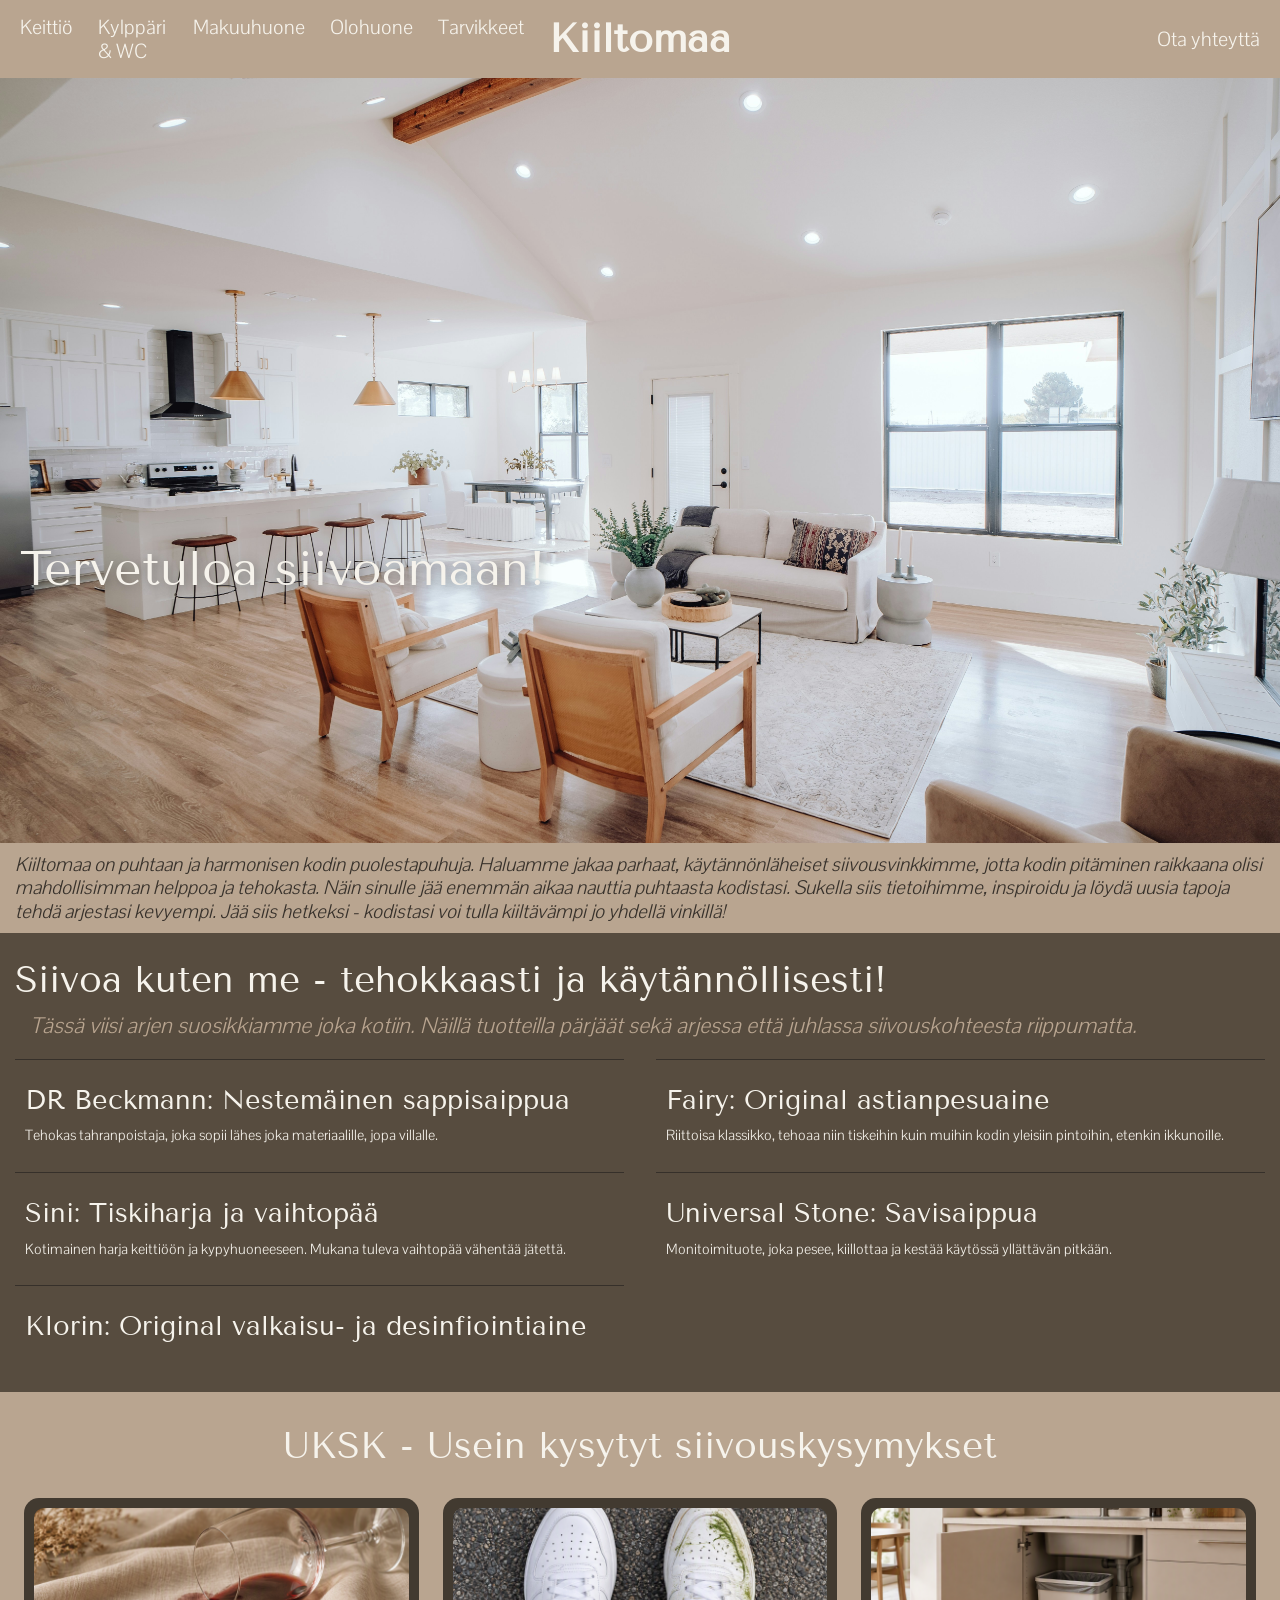
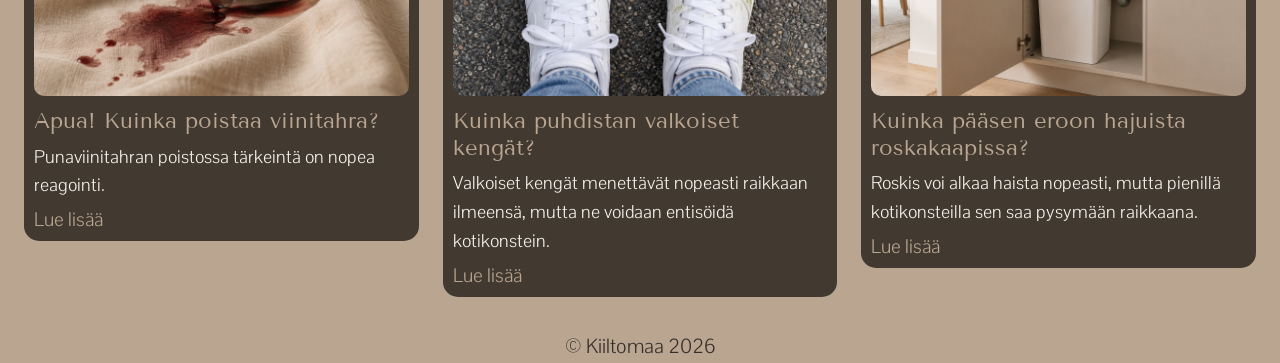
==== commit 53b1e442: "favicon muutos ja alt-tekstit" ====
--- a/index.html
+++ b/index.html
@@ -5,7 +5,7 @@
     <meta name="viewport" content="width=device-width, initial-scale=1.0">
     <meta name="description" content="Sivusto antaa siivousvinkkejä kotitalouksile">
     <title>Kiiltomaa</title>
-    <link rel="icon" type="image/png" href="media/logomusta.png">
+    <link rel="icon" type="image/svg+xml" href="media/logobeigetausta/icon.svg">
     <link rel="stylesheet" href="css/style.css">
 
     <!--GOOGLE FONT-->
@@ -161,7 +161,7 @@
 
                     <!--Roskakorin raikastaminen-->
                     <article class="cards">
-                        <img src="media/roskakori.png" alt="Keittiön roskakori">
+                        <img src="media/roskakori.png" alt="Keittiön roskakorikaapista näkyy roskakori">
                         <details>
                             <summary>
                                 <h3>Kuinka pääsen eroon hajuista roskakaapissa?</h3>
--- a/css/style.css
+++ b/css/style.css
@@ -94,11 +94,18 @@
     margin: 0px 10px;
 }
 
-nav a:hover {
+nav a:hover, nav a:focus {
     text-decoration: underline;
     color: #574C3F;
-    font-size: 20px;
-}
+    font-size: 1.3rem;
+}
+
+nav a.active {
+    font-weight: áqws00;
+    color: #574C3F;
+    font-size: 1.3rem;
+}
+
 
 .site-title {
     display: flex;
@@ -167,8 +174,9 @@
 
 .tuotekortit {
     display: flex;
+    flex-wrap: wrap;
     justify-content: center;
-    gap: 70px;
+    gap: 2rem;
     margin-top: 50px;
 }
 
@@ -210,7 +218,6 @@
     display: flex;
     justify-content: center;
     align-items: center;
-    border-top: 1px solid #36302A;
     padding: 5px;
 
 }
@@ -486,551 +493,46 @@
 
 .vinkit-grid {
     display: grid;
-
-
-
-
-
-
-
-
-
-
-
-
-
-
-
-
-
-
-
-
-
-
-
-
-
-
-
-
-    
-    grid-template-columns: repeat(2, minmax(0, 1fr));
-
-
-
-
-
-
-
-
-
-
-
-
-
-
-
-
-
-
-
-
-
-
-
-
-
-
-
-
-    
+    grid-template-columns: repeat(4, minmax(0, 1fr));
     gap: 20px;
-
-
-
-
-
-
-
-
-
-
-
-
-
-
-
-
-
-
-
-
-
-
-
-
-
-
-
-
-    
     align-items: stretch;
-
-
-
-
-
-
-
-
-
-
-
-
-
-
-
-
-
-
-
-
-
-
-
-
-
-
-
-
-    
-}
-
-
-
-
-
-
-
-
-
-
-
-
-
-
-
-
-
-
-
-
-
-
-
-
-
-
-
-
-
-
-
-
-
-
-
-
-
-
-
-
-
-
-
-
-
-
-
-
-
-
-
-
-
-
-
-
-
-
+}
 
 .vinkki-kortti {
-
-
-
-
-
-
-
-
-
-
-
-
-
-
-
-
-
-
-
-
-
-
-
-
-
-
-
-
-    
     background-color: #574C3F;
-
-
-
-
-
-
-
-
-
-
-
-
-
-
-
-
-
-
-
-
-
-
-
-
-
-
-
-
-    
-    color: #F6F3EC;
-
-
-
-
-
-
-
-
-
-
-
-
-
-
-
-
-
-
-
-
-
-
-
-
-
-
-
-
-    
+    color: #F6F3EC;
     padding: 24px;
-
-
-
-
-
-
-
-
-
-
-
-
-
-
-
-
-
-
-
-
-
-
-
-
-
-
-
-
-    
     border-radius: 4px;
-
-
-
-
-
-
-
-
-
-
-
-
-
-
-
-
-
-
-
-
-
-
-
-
-
-
-
-
-    
     min-width: 0;
-
-
-
-
-
-
-
-
-
-
-
-
-
-
-
-
-
-
-
-
-
-
-
-
-
-
-
-
-    
-}
-
-
-
-
-
-
-
-
-
-
-
-
-
-
-
-
-
-
-
-
-
-
-
-
-
-
-
-
-
-
-
-
-
-
-
-
-
-
-
-
-
-
-
-
-
-
-
-
-
-
-
-
-
-
-
-
-
+}
 
 
 .vinkki-kortti h3 {
-
-
-
-
-
-
-
-
-
-
-
-
-
-
-
-
-
-
-
-
-
-
-
-
-
-
-
-
-    
     color: #B9A590;
-
-
-
-
-
-
-
-
-
-
-
-
-
-
-
-
-
-
-
-
-
-
-
-
-
-
-
-
-    
     font-size: 1.4rem;
-
-
-
-
-
-
-
-
-
-
-
-
-
-
-
-
-
-
-
-
-
-
-
-
-
-
-
-
-    
     line-height: 1.3;
-
-
-
-
-
-
-
-
-
-
-
-
-
-
-
-
-
-
-
-
-
-
-
-
-
-
-
-
-    
     margin-top: 0;
 }
 
 .vinkki-kortti p {
     line-height: 1.7;
     margin-bottom: 0;
+}
+
+.vinkki-kuva {
+    margin: 0;
+    min-width: 0;
+    min-height: 0;
+    overflow: hidden;
+    align-self: stretch;
+    border-radius: 4px;
+}
+
+.vinkki-kuva img {
+    display: block;
+    width: 100%;
+    height: 100%;
+    object-fit: cover;
 }
 
 /* Mobiili */
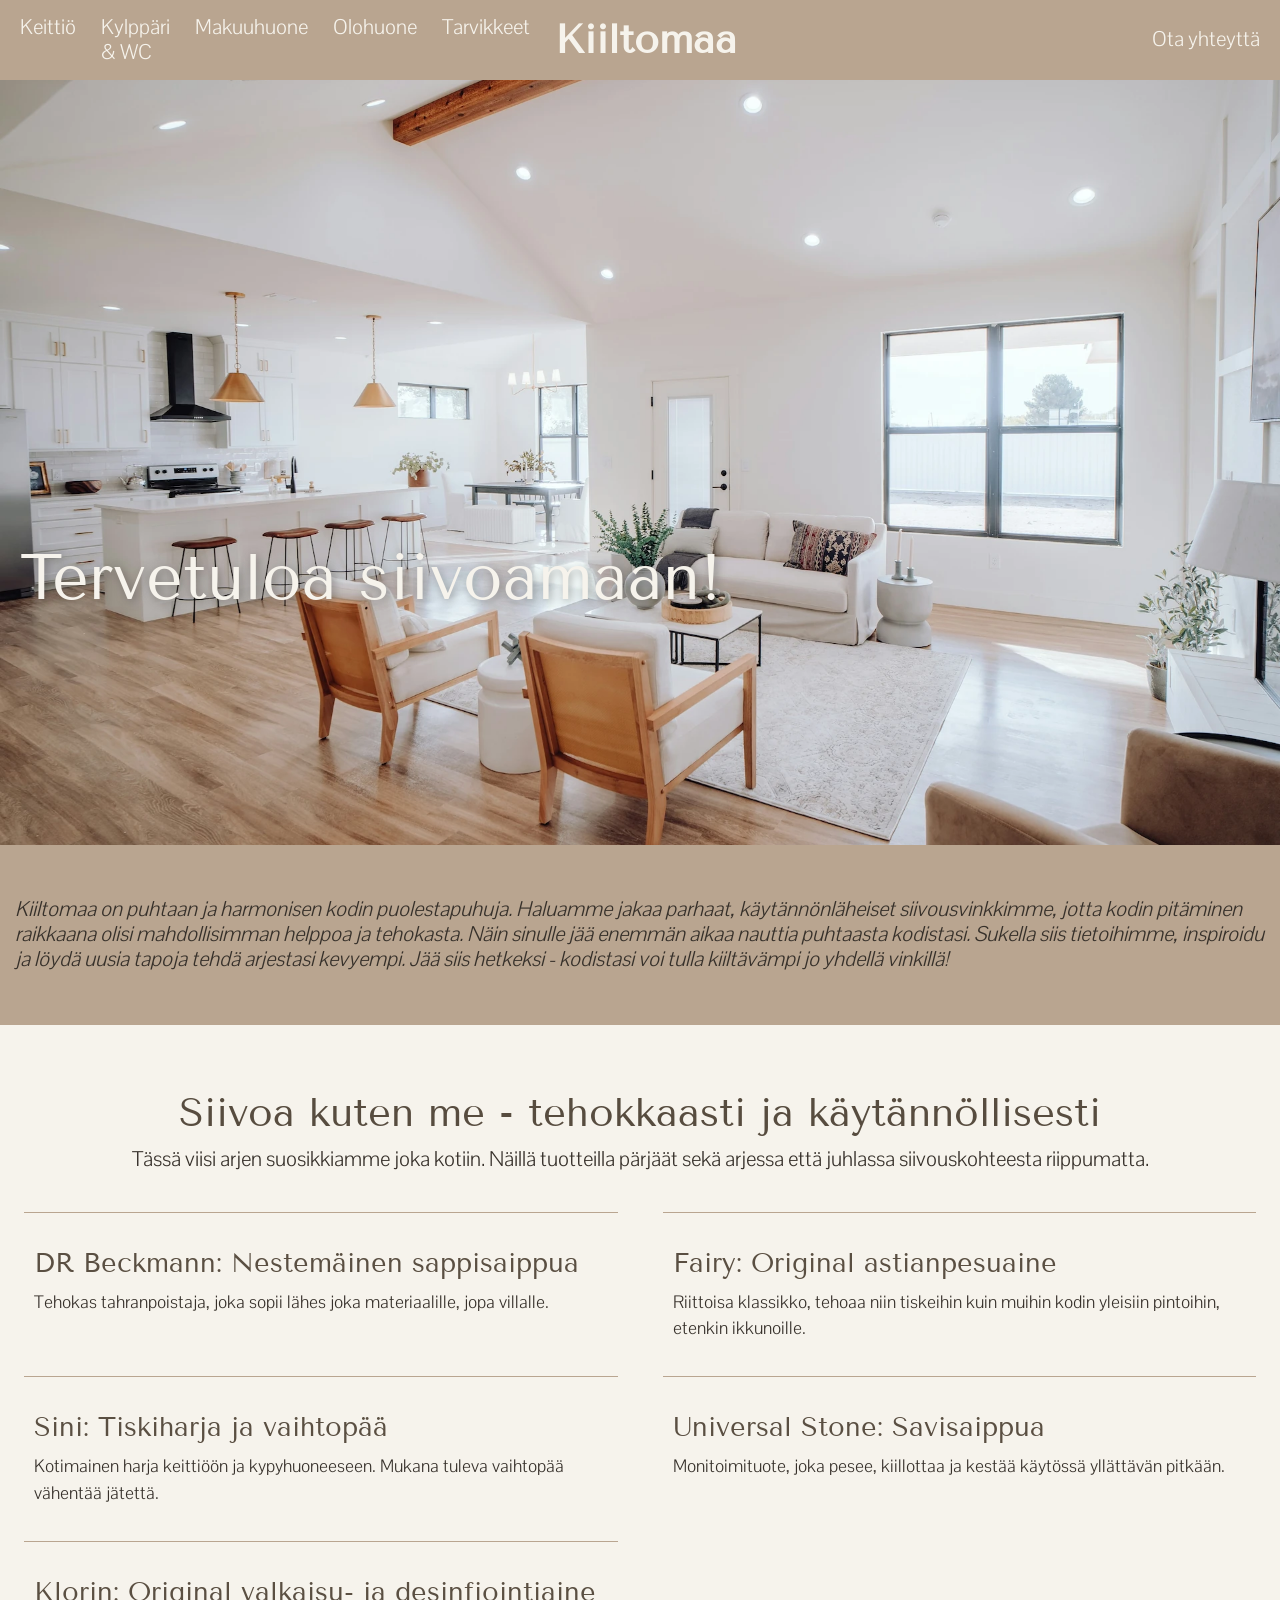
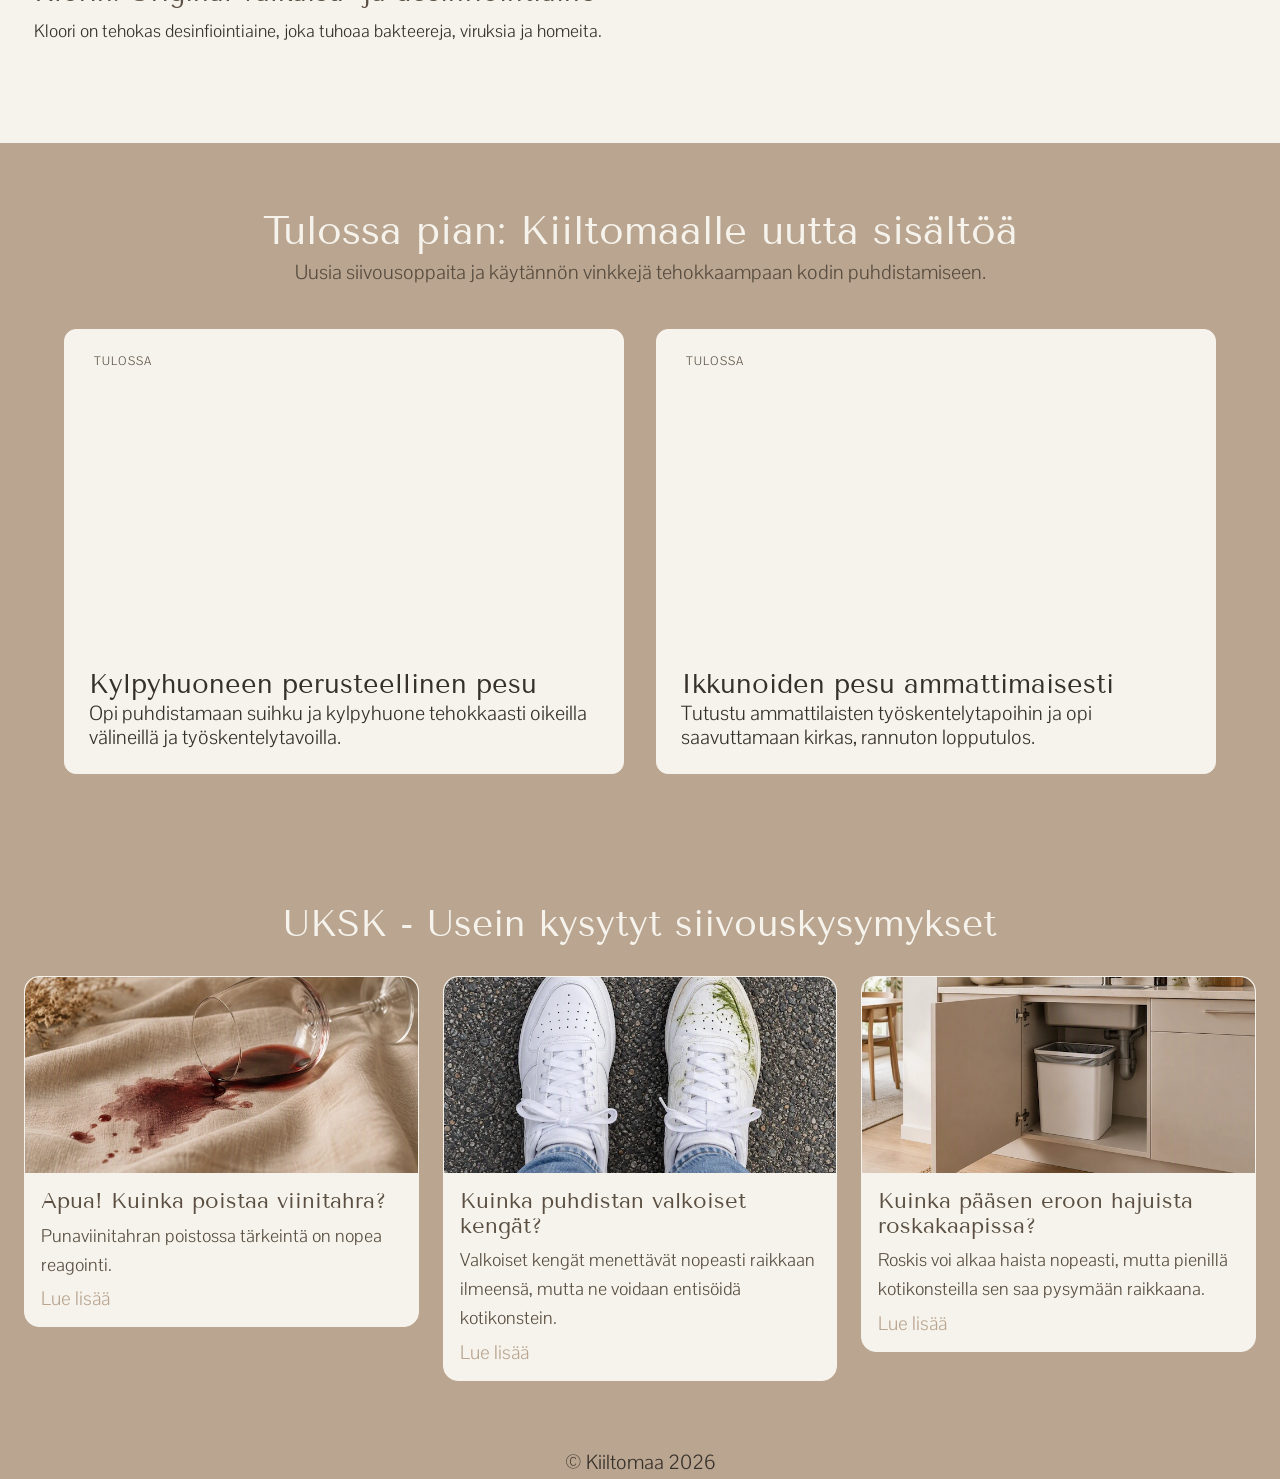
==== commit c2134fb5: "Kuvatiedostot, html kuvien osalta, index päivitys Kuvien tiedostomuoto ja pakkaus, uudet kuvat HTML:" ====
--- a/index.html
+++ b/index.html
@@ -46,7 +46,7 @@
     <main>
         <!--HERO-->
         <section class="hero">
-            <img src="media/siistikoti.jpg" alt="Kuva siististä kodista" class="hero-image">
+            <img src="media/herosiistikoti_webp_1920x1280.webp" alt="" width="1920" height="1280" class="hero-image">
             <h1 class="hero-text">Tervetuloa siivoamaan!</h1>
         </section>
 
@@ -60,7 +60,7 @@
         <!--TOP5 SUOSIKIT-->
         <section class="top5">
             <div class="top5esittely">
-                <h2>Siivoa kuten me - tehokkaasti ja käytännöllisesti! </h2>
+                <h2>Siivoa kuten me - tehokkaasti ja käytännöllisesti</h2>
                     <p>Tässä viisi arjen suosikkiamme joka kotiin. Näillä tuotteilla pärjäät sekä arjessa että juhlassa siivouskohteesta riippumatta.</p>
             </div>
             <div class="top5linkit">
@@ -78,8 +78,7 @@
                     <article class="top5tuote">
                         <div class="top5tuoteinfo">
                             <h3>Fairy: Original astianpesuaine</h3>
-                            <p>Riittoisa klassikko, tehoaa niin tiskeihin kuin muihin kodin yleisiin pintoihin, etenkin ikkunoille. </p>
-                                
+                            <p>Riittoisa klassikko, tehoaa niin tiskeihin kuin muihin kodin yleisiin pintoihin, etenkin ikkunoille. </p>         
                 </article>
                 </a>
  
@@ -105,12 +104,63 @@
                     <article class="top5tuote">
                         <div class="top5tuoteinfo">
                             <h3>Klorin: Original valkaisu- ja desinfiointiaine</h3>
-                            <p></p>
+                            <p>Kloori on tehokas desinfiointiaine, joka tuhoaa bakteereja, viruksia ja homeita.</p>
                         </div>       
                     </article>
                 </a>
             </div>
         </section>
+
+<!--TULOSSA PIAN-->
+<section class="tulossapian">
+    <div class="tulossapian-header">
+        <h2 class="section-otsikko">Tulossa pian: Kiiltomaalle uutta sisältöä</h2>
+        <p>
+            Uusia siivousoppaita ja käytännön vinkkejä tehokkaampaan kodin puhdistamiseen.
+        </p>
+    </div>
+
+    <div class="tulossapian-grid">
+
+        <!-- Kylpyhuoneen pesu -->
+        <article class="tulossa-card">
+            <div class="tulossa-video">
+                <video autoplay muted loop playsinline>
+                    <source src="media/videokylpyhuone_mp4.mp4" type="video/mp4">
+                </video>
+
+                <span class="tulossa-merkki">TULOSSA</span>
+            </div>
+
+            <div class="tulossa-card-content">
+                <h3>Kylpyhuoneen perusteellinen pesu</h3>
+                <p>
+                    Opi puhdistamaan suihku ja kylpyhuone tehokkaasti oikeilla välineillä ja työskentelytavoilla.
+                </p>
+            </div>
+        </article>
+
+        <!-- Ikkunoiden pesu -->
+        <article class="tulossa-card">
+            <div class="tulossa-video">
+                <video autoplay muted loop playsinline>
+                    <source src="media/videoikkunanpesu_mp4.mp4" type="video/mp4">
+                </video>
+
+                <span class="tulossa-merkki">TULOSSA</span>
+            </div>
+
+            <div class="tulossa-card-content">
+                <h3>Ikkunoiden pesu ammattimaisesti</h3>
+                <p>
+                    Tutustu ammattilaisten työskentelytapoihin ja opi saavuttamaan kirkas, rannuton lopputulos.
+                </p>
+            </div>
+        </article>
+
+    </div>
+</section>
+
 
         <!--UKK SIIVOUSVINKIT-->
         <section class="vinkkiosio">
@@ -120,7 +170,7 @@
 
                     <!--Viinitahran poisto-->
                     <article class="cards">
-                        <img src="media/Kaatunuviinilasi.png" alt="Kaatunut viinilasi ja punaviinitahra">
+                        <img src="media/ukskviinilasi_webp_700x467.webp" alt="" width="700" height="467">
                         <details>
                             <summary>
                                 <h3>Apua! Kuinka poistaa viinitahra?</h3>
@@ -140,7 +190,7 @@
 
                     <!--Valkoisten kenkien puhdistus-->
                     <article class="cards">
-                        <img src="media/valkoisetkengat.png" alt="Valkoiset kengät">
+                        <img src="media/ukskkengat_webp_700x467.webp" alt="" width="700" height="467">
                         <details>
                             <summary>
                                 <h3>Kuinka puhdistan valkoiset kengät?</h3>
@@ -161,7 +211,7 @@
 
                     <!--Roskakorin raikastaminen-->
                     <article class="cards">
-                        <img src="media/roskakori.png" alt="Keittiön roskakorikaapista näkyy roskakori">
+                        <img src="media/ukskroskis_webp_700x467.webp" alt="" width="700" height="467">
                         <details>
                             <summary>
                                 <h3>Kuinka pääsen eroon hajuista roskakaapissa?</h3>
--- a/css/style.css
+++ b/css/style.css
@@ -52,7 +52,7 @@
 
 h4 {
     font-family: "Tenor sans", sans-serif;
-    font-size: 1.rem;
+    font-size: 1.3rem;
     font-weight: 400;
     font-style: normal;
 }
@@ -90,20 +90,18 @@
 nav a {
     text-decoration: none;
     color: #F6F3EC;
-    font-size: 20px;
+    font-size: 1.3rem;
     margin: 0px 10px;
 }
 
 nav a:hover, nav a:focus {
     text-decoration: underline;
     color: #574C3F;
-    font-size: 1.3rem;
 }
 
 nav a.active {
-    font-weight: áqws00;
+    font-weight: 500;
     color: #574C3F;
-    font-size: 1.3rem;
 }
 
 
@@ -206,7 +204,7 @@
 
 .tuotekortti:hover p {
     color:#B9A590;
-    text-decoration: underline;
+    font-weight: 700;
 }
 
 
@@ -247,7 +245,7 @@
     top: 60%;
     left: 20px;
     color: #F6F3EC;
-    font-size: 3rem;
+    font-size: 4rem;
     text-shadow: 2px 2px 10px rgba(66, 63, 58, 0.5);
 }
 
@@ -258,58 +256,65 @@
     justify-content: center;
     align-items: center;
     background-color: #B9A590;
-    min-height: 10vh;
+    min-height: 20vh;
     height: auto;
-    padding: 0px 15px;
-    font-size: 1.2rem;
+    padding: 20px 15px;
+    font-size: 1.3rem;
     font-style: italic;
 }
 
 /*TOP5 SUOSIKIT*/
 
 .top5 {
-    background-color: #574C3F;
-    color: #F6F3EC;
-    padding: 25px 15px 20px;
+    background-color: #F6F3EC;
+    color: #574C3F;
+    padding: 4rem 1.5rem;
+}
+
+.top5esittely {
+    text-align: center;
+    margin-bottom: 2.5rem;
 }
 
 .top5 h2 {
-    font-size: 2.3rem;
+    font-size: 2.5rem;
 }
 
 .top5esittely p {
-    color: #B9A590;
-    margin: 10px 15px 20px;
-    font-size: 22px;
-    font-style: italic;
-    
+    color: #36302A;
+    margin: 10px 5px 30px;
+    font-size: 1.3rem;
 }
 
 /*linkkiblokit*/
 .top5linkit {
     display: grid;
     grid-template-columns: repeat(2,minmax(0,1fr));
-    column-gap: 32px;
+    column-gap: 5vh;
 }
 
 .top5linkit p {
-    color: #F6F3EC;
+    color: #36302A;
 }
 
 .top5 a {
     text-decoration: none;
-    color: #F6F3EC;
+    color: #5a4f42;
 }
 
 .top5 a:hover {
+    color: #B9A590;
+}
+
+.top5 a:hover h3 {
     text-decoration: underline;
-    color: #B9A590;
 }
 
 .top5linkkiblokki {
     display: block;
     text-decoration: none;
-    border-top: 1px solid #36302A;
+    border-top: 1px solid #B9A590;
+    padding: 10px 0 10px;
 }
 
 .top5tuote {
@@ -318,7 +323,7 @@
 }
 
 .top5tuoteinfo {
-    font-size: 0.90rem;
+    font-size: 1.1rem;
     line-height: 1.5;
 }
 
@@ -331,7 +336,7 @@
 }
 
 .top5linkkiblokki:hover {
-    background-color: #3a332ab9;
+    background-color: #f0eae0;
 }
 
 @media (max-width: 650px) {
@@ -340,16 +345,88 @@
     }
 }
 
+/*TULOSSA PIAN*/
+
+.tulossapian {
+    max-width: 1200px;
+    margin: 0 auto;
+    padding: 4rem 1.5rem;
+}
+
+.tulossapian-header {
+    text-align: center;
+    margin-bottom: 2.5rem;
+}
+
+.section-otsikko {
+    font-size: 2.5rem;
+    color: #F6F3EC;
+}
+
+.tulossapian-header p {
+    color: #574C3F;
+    line-height: 1.7;
+    margin: 0 10px;
+}
+
+/* Kortit */
+.tulossapian-grid {
+    display: grid;
+    grid-template-columns: repeat(2, minmax(0, 1fr));
+    gap: 2rem;
+}
+
+
+/* Yksittäinen kortti */
+.tulossa-card {
+    background: #F6F3EC;
+    border: 1px solid #F6F3EC;
+    border-radius: 12px;
+    overflow: hidden;
+}
+
+.tulossa-card-content {
+    padding: 1.5rem;
+}
+
+/* Videon alue */
+.tulossa-video {
+    position: relative;
+    aspect-ratio: 16 / 9;
+    background: #F6F3EC;
+    overflow: hidden;
+}
+
+.tulossa-video video {
+    width: 100%;
+    height: 100%;
+    display: block;
+    object-fit: cover;
+}
+
+/* Tulossa*/
+.tulossa-merkki {
+    position: absolute;
+    top: 1rem;
+    left: 1rem;
+    background: #F6F3EC;
+    color: #574C3F;
+    font-size: 0.75rem;
+    letter-spacing: 0.08em;
+    padding: 0.5rem 0.8rem;
+    border-radius: 4px;
+}
+
 
 /*UKK SIIVOUSINKIT*/
 
 .vinkkiosio {
     background-color: #B9A590;
+    padding: 4rem 1.5rem;
 }
 
 .vinkkicontainer {
-    color: #F6F3EC;
-    padding: 32px 24px;
+    color: #574C3F;
     width: 100%;
     box-sizing: border-box;
 }
@@ -371,15 +448,15 @@
 
 /*korttiasetukset*/
 .cards {
-    background-color: #423a30;
-    color: #F6F3EC;
+    background-color: #F6F3EC;
+    color: #574C3F;
     font-size: 18px;
+    display: flex;
+    flex-direction: column;
     min-width: 0;
-    display: flex;
-    flex-direction: column;
-    gap: 12px;
-    padding: 10px;
+    border: 1px solid #F6F3EC;
     border-radius: 15px;
+    overflow: hidden;
 }
 
 .cards img {
@@ -388,17 +465,18 @@
     aspect-ratio: 2 / 1;
     height: auto;
     object-fit: cover;
-    border-radius: 10px;
+    border-radius: 15px 15px 0 0;
 }
 
 .cards details {
+    padding: 16px;
     min-width: 0;
 }
 
 .cards h3 {
-    color:#B9A590;
+    color:#5a4f42;
     font-size: 1.4rem;
-    line-height: 1.2;
+    line-height: 1.1;
 }
 
 /*korttien summaryn ja lue-lisää-osion asetukset*/
@@ -474,19 +552,19 @@
 }
 
 
-/*--------------------KYLPPÄRI--------------------*/
+/*--------------------KEITTIÖ & KYLPPÄRI--------------------*/
 
 /*VINKIT*/
-
-.kylpyhuone-vinkit {
+/*vinkit toistaiseksi samoilla asetuksilla, jos haluaa huonekohtaisiksi, tulee muuttaa myös luokkien nimet!*/
+.huone-vinkit {
     margin: 0 50px 30px 50px;
 }
 
-.kylpyhuone-vinkit h2 {
+.huone-vinkit h2 {
     margin: 30px 0px;
 }
 
-.kylpyhuone-vinkit h3 {
+.huone-vinkit h3 {
     margin: 10px 0px;
     font-weight: bold;
 }
@@ -543,6 +621,76 @@
     }
 }
 
+/*--------------------TARVIKKEET--------------------*/
+
+/*GALLERIAKORTIT*/
+.gallery-section {
+    max-width: 85%;
+    margin: 0 auto;
+    padding: 3rem 1.5rem;
+}
+
+.gallery-section h2 {
+    text-align: center;
+    margin-bottom: 2rem;
+}
+
+.gallery {
+    display: grid;
+    grid-template-columns: repeat(4, minmax(0, 1fr));
+    gap: 1.5rem;
+}
+
+.gallery-item {
+    margin: 0;
+    background-color: #F6F3EC;
+    border: 1px solid #e5e5e5;
+    border-radius: 10px;
+    overflow: hidden;
+    display: flex;
+    flex-direction: column;
+}
+
+.gallery-item:hover {
+    box-shadow: 0 8px 18px rgba(58, 49, 37, 0.664);
+}
+
+.gallery-item img {
+    display: block;
+    width: 100%;
+    height: 350px;
+    object-fit: cover;
+    padding: 1rem;
+    box-sizing: border-box;
+}
+
+.gallery-item figcaption {
+    padding: 1.2rem;
+    line-height: 1.6;
+    font-size: 0.95rem;
+    flex-grow: 1;
+}
+
+/* Tabletti */
+@media (max-width: 900px) {
+    .gallery {
+        grid-template-columns: repeat(2, minmax(0, 1fr));
+    }
+}
+
+/* Mobiili */
+@media (max-width: 600px) {
+    .gallery {
+        grid-template-columns: 1fr;
+        gap: 1rem;
+    }
+
+    .gallery-item img {
+        height: 220px;
+    }
+}
+
+
 /*--------------------OTA YHTEYTTÄ--------------------*/
 
 .sisalto {
@@ -552,7 +700,7 @@
 
 form {
     background-color: #F6F3EC;
-    margin-top: px;
+    margin-top: 1px;
     padding: 22px;
     border: 1px solid #36302A;
     border-radius: 4px;
